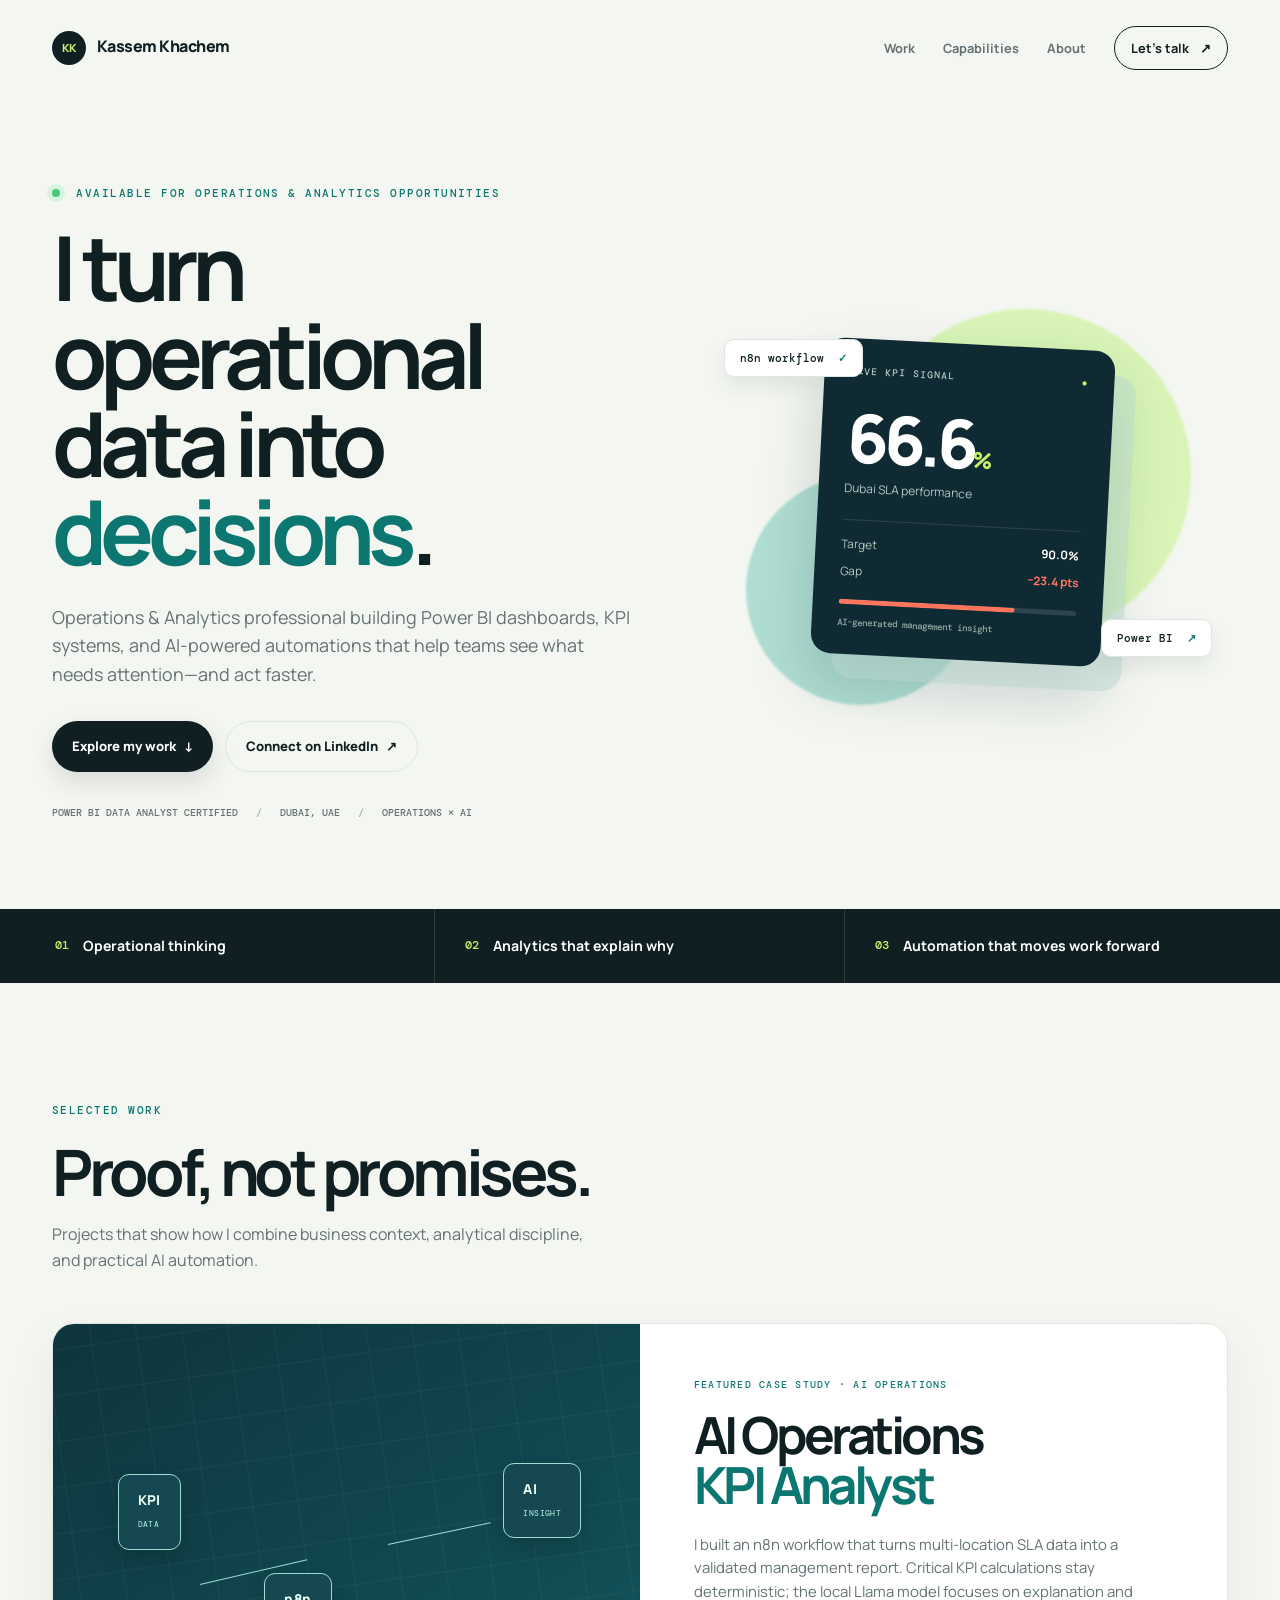
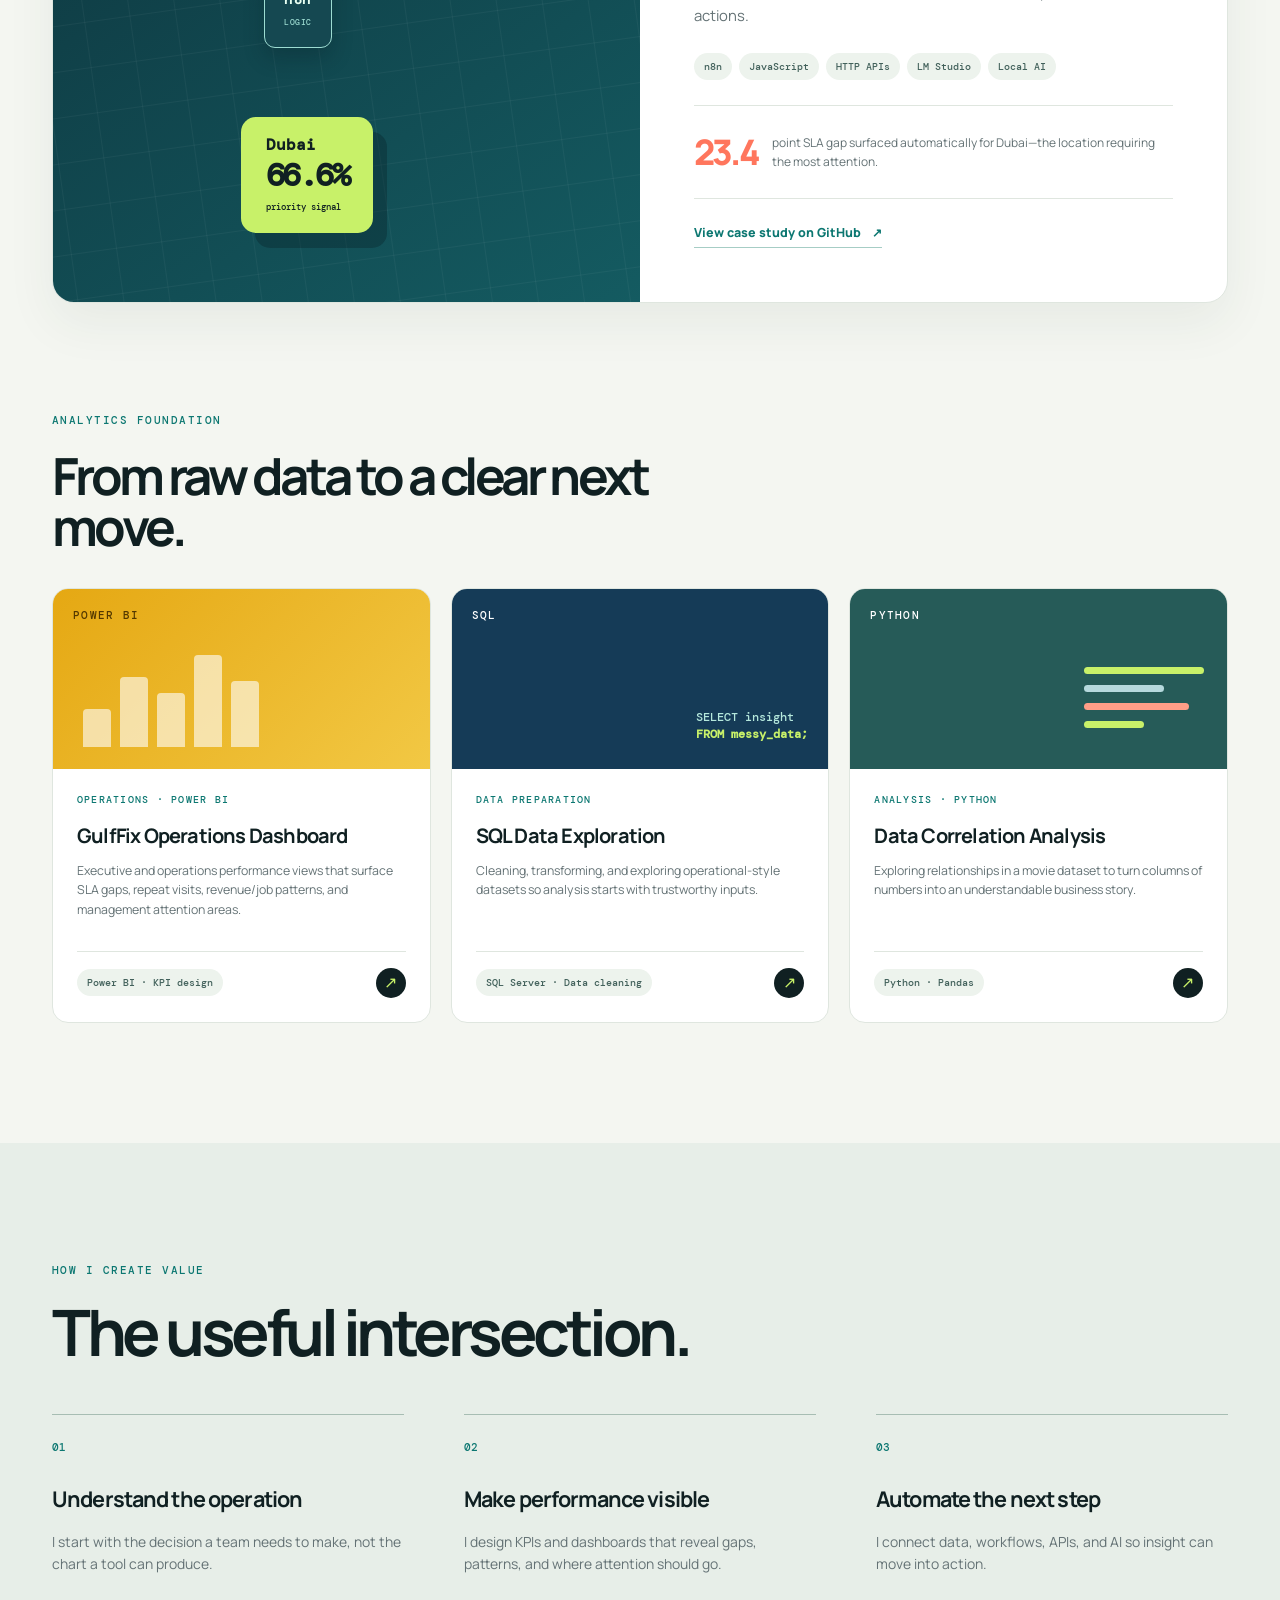
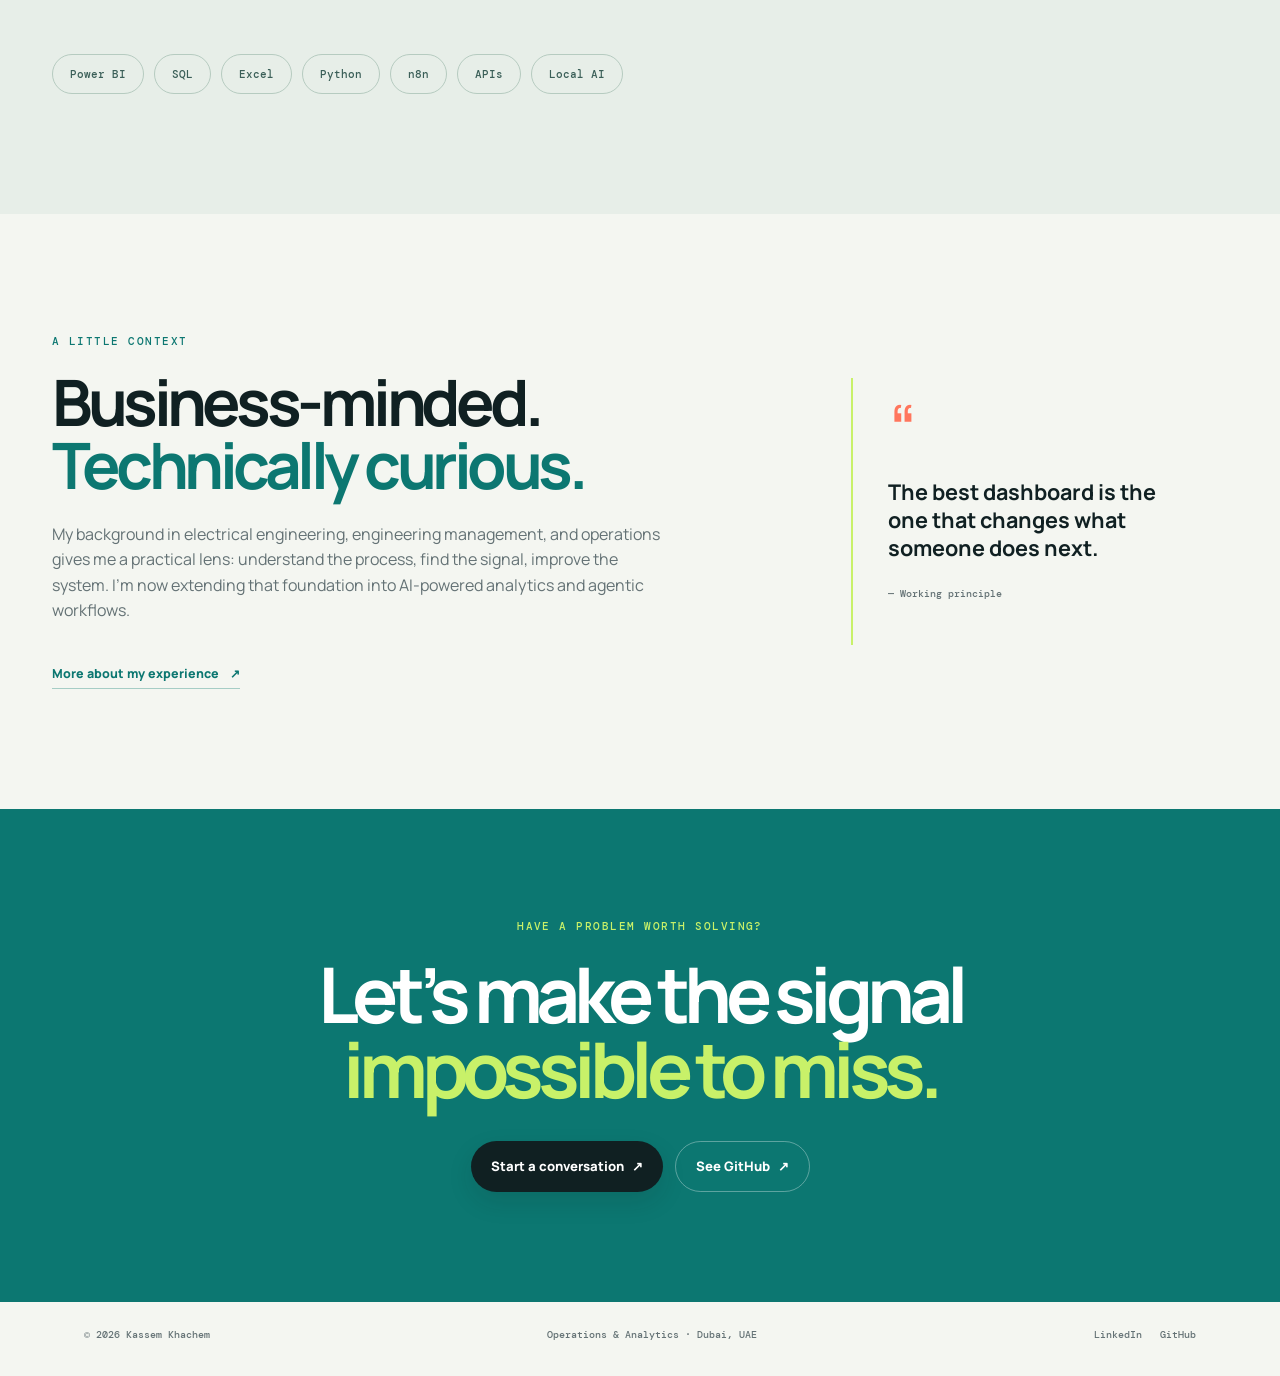
==== index.html @ ec8390c0 "Redesign portfolio for recruiter impact" ====
<!doctype html>
<html lang="en">
<head>
  <meta charset="utf-8">
  <meta name="viewport" content="width=device-width, initial-scale=1">
  <meta name="description" content="Kassem Khachem — Operations & Analytics professional building AI-powered KPI workflows, dashboards, and automation systems.">
  <title>Kassem Khachem | Operations & Analytics + AI Automation</title>
  <link rel="preconnect" href="https://fonts.googleapis.com">
  <link rel="preconnect" href="https://fonts.gstatic.com" crossorigin>
  <link href="https://fonts.googleapis.com/css2?family=DM+Mono:wght@400;500&family=Manrope:wght@400;500;600;700;800&display=swap" rel="stylesheet">
  <link rel="stylesheet" href="assets/css/portfolio.css">
</head>
<body>
  <div class="site-shell">
    <header class="topbar"><a class="brand" href="#top"><span>KK</span> Kassem Khachem</a><nav aria-label="Primary navigation"><a href="#work">Work</a><a href="#capabilities">Capabilities</a><a href="#about">About</a><a class="nav-cta" href="https://www.linkedin.com/in/khachem/" target="_blank" rel="noreferrer">Let's talk <span>↗</span></a></nav></header>
    <main id="top">
      <section class="hero" aria-labelledby="hero-title"><div class="hero-copy"><p class="eyebrow"><span class="status-dot"></span> Available for Operations & Analytics opportunities</p><h1 id="hero-title">I turn operational data into <em>decisions</em>.</h1><p class="hero-lede">Operations & Analytics professional building Power BI dashboards, KPI systems, and AI-powered automations that help teams see what needs attention—and act faster.</p><div class="hero-actions"><a class="button button-primary" href="#work">Explore my work <span>↓</span></a><a class="button button-ghost" href="https://www.linkedin.com/in/khachem/" target="_blank" rel="noreferrer">Connect on LinkedIn <span>↗</span></a></div><div class="hero-proof"><span>Power BI Data Analyst certified</span><span>Dubai, UAE</span><span>Operations × AI</span></div></div><div class="hero-visual" aria-label="AI operations workflow preview"><div class="orb orb-one"></div><div class="orb orb-two"></div><div class="signal-card"><div class="signal-top"><span class="mini-label">LIVE KPI SIGNAL</span><span class="pulse">●</span></div><div class="signal-value">66.6<span>%</span></div><div class="signal-label">Dubai SLA performance</div><div class="signal-divider"></div><div class="signal-row"><span>Target</span><strong>90.0%</strong></div><div class="signal-row"><span>Gap</span><strong class="warning">−23.4 pts</strong></div><div class="signal-bar"><i></i></div><div class="signal-caption">AI-generated management insight</div></div><div class="float-chip chip-one">n8n workflow <b>✓</b></div><div class="float-chip chip-two">Power BI <b>↗</b></div></div></section>
      <section class="proof-strip" aria-label="Key strengths"><div><strong>01</strong><span>Operational thinking</span></div><div><strong>02</strong><span>Analytics that explain why</span></div><div><strong>03</strong><span>Automation that moves work forward</span></div></section>
      <section id="work" class="section work-section" aria-labelledby="work-title"><div class="section-heading"><p class="eyebrow">Selected work</p><h2 id="work-title">Proof, not promises.</h2><p>Projects that show how I combine business context, analytical discipline, and practical AI automation.</p></div>
        <article class="featured-project"><div class="featured-image workflow-art" aria-hidden="true"><div class="flow-node node-a">KPI<br><small>DATA</small></div><div class="flow-line line-a"></div><div class="flow-node node-b">n8n<br><small>LOGIC</small></div><div class="flow-line line-b"></div><div class="flow-node node-c">AI<br><small>INSIGHT</small></div><div class="flow-result">Dubai<br><b>66.6%</b><small>priority signal</small></div></div><div class="featured-copy"><p class="project-kicker">Featured case study · AI Operations</p><h3>AI Operations<br><em>KPI Analyst</em></h3><p>I built an n8n workflow that turns multi-location SLA data into a validated management report. Critical KPI calculations stay deterministic; the local Llama model focuses on explanation and actions.</p><div class="tag-list"><span>n8n</span><span>JavaScript</span><span>HTTP APIs</span><span>LM Studio</span><span>Local AI</span></div><div class="project-result"><span class="result-number">23.4</span><span>point SLA gap surfaced automatically for Dubai—the location requiring the most attention.</span></div><a class="text-link" href="https://github.com/kassoom/ai-operations-kpi-analyst" target="_blank" rel="noreferrer">View case study on GitHub <span>↗</span></a></div></article>
        <div class="section-heading compact-heading"><p class="eyebrow">Analytics foundation</p><h2>From raw data to a clear next move.</h2></div><div class="project-grid">
          <article class="project-card"><div class="project-image powerbi-art"><span>POWER BI</span><div class="bars"><i></i><i></i><i></i><i></i><i></i></div></div><div class="card-body"><p class="project-kicker">Operations · Power BI</p><h3>GulfFix Operations Dashboard</h3><p>Executive and operations performance views that surface SLA gaps, repeat visits, revenue/job patterns, and management attention areas.</p><div class="card-bottom"><span class="tag">Power BI · KPI design</span><a href="https://github.com/kassoom/ai-operations-kpi-analyst" target="_blank" rel="noreferrer" aria-label="View GulfFix project">↗</a></div></div></article>
          <article class="project-card"><div class="project-image sql-art"><span>SQL</span><div class="query-line">SELECT insight<br><b>FROM messy_data;</b></div></div><div class="card-body"><p class="project-kicker">Data preparation</p><h3>SQL Data Exploration</h3><p>Cleaning, transforming, and exploring operational-style datasets so analysis starts with trustworthy inputs.</p><div class="card-bottom"><span class="tag">SQL Server · Data cleaning</span><a href="https://github.com/kassoom/PortfolioProjects" target="_blank" rel="noreferrer" aria-label="View SQL projects">↗</a></div></div></article>
          <article class="project-card"><div class="project-image python-art"><span>PYTHON</span><div class="code-lines"><i></i><i></i><i></i><i></i></div></div><div class="card-body"><p class="project-kicker">Analysis · Python</p><h3>Data Correlation Analysis</h3><p>Exploring relationships in a movie dataset to turn columns of numbers into an understandable business story.</p><div class="card-bottom"><span class="tag">Python · Pandas</span><a href="https://github.com/kassoom/PortfolioProjects" target="_blank" rel="noreferrer" aria-label="View Python projects">↗</a></div></div></article>
        </div>
      </section>
      <section id="capabilities" class="section capabilities-section" aria-labelledby="capabilities-title"><div class="section-heading"><p class="eyebrow">How I create value</p><h2 id="capabilities-title">The useful intersection.</h2></div><div class="capability-grid"><div class="capability"><span class="cap-number">01</span><h3>Understand the operation</h3><p>I start with the decision a team needs to make, not the chart a tool can produce.</p></div><div class="capability"><span class="cap-number">02</span><h3>Make performance visible</h3><p>I design KPIs and dashboards that reveal gaps, patterns, and where attention should go.</p></div><div class="capability"><span class="cap-number">03</span><h3>Automate the next step</h3><p>I connect data, workflows, APIs, and AI so insight can move into action.</p></div></div><div class="stack-row"><span>Power BI</span><span>SQL</span><span>Excel</span><span>Python</span><span>n8n</span><span>APIs</span><span>Local AI</span></div></section>
      <section id="about" class="section about-section"><div class="about-card"><p class="eyebrow">A little context</p><h2>Business-minded.<br><em>Technically curious.</em></h2><p>My background in electrical engineering, engineering management, and operations gives me a practical lens: understand the process, find the signal, improve the system. I’m now extending that foundation into AI-powered analytics and agentic workflows.</p><a class="text-link" href="https://www.linkedin.com/in/khachem/" target="_blank" rel="noreferrer">More about my experience <span>↗</span></a></div><div class="about-aside"><div class="quote-mark">“</div><blockquote>The best dashboard is the one that changes what someone does next.</blockquote><p>— Working principle</p></div></section>
      <section class="contact-section"><p class="eyebrow">Have a problem worth solving?</p><h2>Let’s make the signal<br><em>impossible to miss.</em></h2><div class="hero-actions"><a class="button button-primary" href="https://www.linkedin.com/in/khachem/" target="_blank" rel="noreferrer">Start a conversation <span>↗</span></a><a class="button button-ghost light-button" href="https://github.com/kassoom" target="_blank" rel="noreferrer">See GitHub <span>↗</span></a></div></section>
    </main><footer><span>© 2026 Kassem Khachem</span><span>Operations & Analytics · Dubai, UAE</span><div><a href="https://www.linkedin.com/in/khachem/" target="_blank" rel="noreferrer">LinkedIn</a><a href="https://github.com/kassoom" target="_blank" rel="noreferrer">GitHub</a></div></footer>
  </div>
</body>
</html>
---- assets/css/portfolio.css ----
:root{--ink:#102022;--muted:#647275;--paper:#f4f6f1;--card:#fff;--line:#dfe6df;--mint:#c8f169;--teal:#0c7771;--coral:#ff765d;--navy:#102a33}*{box-sizing:border-box}html{scroll-behavior:smooth}body{margin:0;background:var(--paper);color:var(--ink);font-family:Manrope,Arial,sans-serif;line-height:1.6}a{color:inherit;text-decoration:none}.site-shell{overflow:hidden}.topbar{max-width:1240px;margin:auto;padding:26px 32px;display:flex;align-items:center;justify-content:space-between}.brand{font-weight:800;letter-spacing:-.03em}.brand span{display:inline-grid;place-items:center;width:34px;height:34px;margin-right:8px;background:var(--ink);color:var(--mint);border-radius:50%;font-size:.7rem;letter-spacing:0}.topbar nav{display:flex;align-items:center;gap:28px;font-size:.8rem;font-weight:700}.topbar nav>a:not(.nav-cta){color:var(--muted)}.nav-cta{padding:11px 16px;border:1px solid var(--ink);border-radius:999px}.nav-cta span,.button span,.text-link span{margin-left:8px}.hero{max-width:1240px;margin:auto;min-height:640px;padding:90px 32px;display:grid;grid-template-columns:1.05fr .95fr;gap:60px;align-items:center}.eyebrow{font-family:"DM Mono",monospace;text-transform:uppercase;font-size:.66rem;letter-spacing:.14em;color:var(--teal);font-weight:500;margin:0 0 20px}.status-dot{display:inline-block;width:8px;height:8px;border-radius:50%;background:#4bc778;margin-right:8px;box-shadow:0 0 0 5px #d8f3dd}.hero h1{font-size:clamp(3.2rem,7vw,6.4rem);line-height:.98;letter-spacing:-.075em;margin:0 0 28px;max-width:760px}.hero h1 em,.section h2 em{font-style:normal;color:var(--teal)}.hero-lede{color:var(--muted);font-size:1.12rem;max-width:630px;margin:0 0 32px}.hero-actions{display:flex;flex-wrap:wrap;gap:12px}.button{display:inline-flex;align-items:center;padding:14px 20px;border-radius:999px;font-weight:800;font-size:.82rem;transition:transform .2s,box-shadow .2s}.button:hover{transform:translateY(-3px)}.button-primary{background:var(--ink);color:#fff;box-shadow:0 10px 24px #10202220}.button-ghost{border:1px solid var(--line);background:transparent}.hero-proof{display:flex;gap:18px;flex-wrap:wrap;margin-top:34px;color:var(--muted);font:500 .65rem "DM Mono",monospace;text-transform:uppercase}.hero-proof span+span:before{content:"/";margin-right:18px;color:#a4b0ae}.hero-visual{min-height:430px;position:relative;display:grid;place-items:center}.orb{position:absolute;border-radius:50%;filter:blur(1px)}.orb-one{width:330px;height:330px;background:#d8f4b6;right:7%;top:5%}.orb-two{width:230px;height:230px;background:#b8e7df;left:9%;bottom:3%;mix-blend-mode:multiply}.signal-card{position:relative;z-index:1;width:290px;padding:26px;border-radius:20px;background:var(--navy);color:white;box-shadow:22px 24px 0 #b9d7cf80,0 30px 60px #12384435;transform:rotate(3deg)}.signal-top{display:flex;justify-content:space-between;color:#b0c9c2;font:500 .61rem "DM Mono",monospace;letter-spacing:.1em}.pulse{color:var(--mint)}.signal-value{font-size:4.2rem;line-height:1;font-weight:800;letter-spacing:-.08em;margin-top:26px}.signal-value span{font-size:1.4rem;color:var(--mint);letter-spacing:0}.signal-label{color:#b0c9c2;font-size:.75rem;margin-top:8px}.signal-divider{border-top:1px solid #ffffff1f;margin:22px 0 15px}.signal-row{display:flex;justify-content:space-between;color:#b0c9c2;font-size:.74rem;margin:8px 0}.signal-row strong{color:white}.signal-row .warning{color:var(--coral)}.signal-bar{height:5px;border-radius:5px;background:#ffffff20;margin:18px 0 12px;overflow:hidden}.signal-bar i{display:block;width:74%;height:100%;background:var(--coral);border-radius:5px}.signal-caption{font:500 .58rem "DM Mono",monospace;color:#91aaa4}.float-chip{position:absolute;z-index:2;background:#fff;border:1px solid var(--line);padding:11px 15px;border-radius:10px;box-shadow:0 10px 20px #183c3715;font:500 .67rem "DM Mono",monospace}.float-chip b{color:var(--teal);margin-left:7px}.chip-one{top:12%;left:5%}.chip-two{right:3%;bottom:14%}.proof-strip{background:var(--ink);color:#fff;display:flex;justify-content:center;gap:0}.proof-strip div{width:33.33%;max-width:410px;padding:26px 30px;display:flex;gap:14px;align-items:center;border-right:1px solid #ffffff20}.proof-strip div:last-child{border:0}.proof-strip strong{color:var(--mint);font:500 .72rem "DM Mono",monospace}.proof-strip span{font-size:.88rem;font-weight:700}.section{max-width:1240px;margin:auto;padding:120px 32px}.section-heading{max-width:670px;margin-bottom:50px}.section-heading h2{font-size:clamp(2.4rem,5vw,4.5rem);line-height:1;letter-spacing:-.07em;margin:0 0 18px}.section-heading>p:last-child{color:var(--muted);font-size:1rem;max-width:560px}.featured-project{display:grid;grid-template-columns:1fr 1fr;background:var(--card);border:1px solid var(--line);border-radius:22px;overflow:hidden;box-shadow:0 20px 50px #183c3710}.featured-image{min-height:460px}.workflow-art{position:relative;background:linear-gradient(145deg,#0e343d,#145b61);overflow:hidden}.workflow-art:before{content:"";position:absolute;inset:0;background:linear-gradient(90deg,#ffffff0b 1px,transparent 1px),linear-gradient(#ffffff0b 1px,transparent 1px);background-size:38px 38px;transform:rotate(-8deg) scale(1.2)}.flow-node{position:absolute;z-index:1;border:1px solid #9ddcd2;background:#154851;color:#e7fff2;border-radius:11px;padding:15px 19px;font-weight:800;font-size:.85rem;letter-spacing:.03em;box-shadow:0 10px 20px #061d2440}.flow-node small{font:500 .5rem "DM Mono",monospace;color:#9ddcd2}.node-a{top:26%;left:11%}.node-b{top:43%;left:36%}.node-c{top:24%;right:10%}.flow-line{height:1px;background:#9ddcd2;position:absolute;transform-origin:left;z-index:1}.line-a{width:110px;top:45%;left:25%;transform:rotate(-13deg)}.line-b{width:105px;top:38%;left:57%;transform:rotate(-12deg)}.flow-result{position:absolute;z-index:1;bottom:12%;left:32%;padding:18px 25px;border-radius:15px;background:var(--mint);color:var(--ink);font:700 1rem "DM Mono",monospace;line-height:1.25;box-shadow:14px 15px 0 #071e2455}.flow-result b{font-size:2rem;display:block;letter-spacing:-.08em}.flow-result small{font-size:.54rem;font-weight:500}.featured-copy{padding:54px}.project-kicker{color:var(--teal);font:500 .65rem "DM Mono",monospace;text-transform:uppercase;letter-spacing:.12em;margin:0 0 18px}.featured-copy h3{font-size:clamp(2rem,4vw,3.5rem);line-height:.98;letter-spacing:-.07em;margin:0 0 23px}.featured-copy h3 em{color:var(--teal);font-style:normal}.featured-copy>p:not(.project-kicker){color:var(--muted);font-size:.93rem}.tag-list{display:flex;flex-wrap:wrap;gap:7px;margin:25px 0}.tag,.tag-list span{padding:7px 10px;background:#edf3ed;border-radius:999px;color:#42615b;font:500 .6rem "DM Mono",monospace}.project-result{display:flex;align-items:center;gap:14px;padding:18px 0;border-top:1px solid var(--line);border-bottom:1px solid var(--line);font-size:.75rem;color:var(--muted)}.result-number{color:var(--coral);font-size:2.2rem;font-weight:800;letter-spacing:-.08em}.text-link{display:inline-block;margin-top:24px;color:var(--teal);font-size:.78rem;font-weight:800;border-bottom:1px solid #a6cdc5;padding-bottom:4px}.compact-heading{margin-top:110px;margin-bottom:36px}.compact-heading h2{font-size:clamp(2rem,4vw,3.3rem)}.project-grid{display:grid;grid-template-columns:repeat(3,1fr);gap:20px}.project-card{background:var(--card);border:1px solid var(--line);border-radius:16px;overflow:hidden;transition:transform .25s,box-shadow .25s}.project-card:hover{transform:translateY(-8px);box-shadow:0 18px 35px #183c3718}.project-image{height:180px;position:relative;padding:20px;color:#fff;font:500 .66rem "DM Mono",monospace;overflow:hidden}.powerbi-art{background:linear-gradient(135deg,#e5a813,#f2c844);color:#533800}.project-image>span{position:relative;z-index:1;letter-spacing:.12em}.bars{position:absolute;bottom:22px;left:30px;display:flex;align-items:end;gap:9px}.bars i{display:block;width:28px;background:#fff9;border-radius:4px 4px 0 0}.bars i:nth-child(1){height:38px}.bars i:nth-child(2){height:70px}.bars i:nth-child(3){height:54px}.bars i:nth-child(4){height:92px}.bars i:nth-child(5){height:66px}.sql-art{background:#153b57}.query-line{position:absolute;right:20px;bottom:26px;color:#b5e8dc;font:500 .72rem "DM Mono",monospace;line-height:1.5}.query-line b{color:var(--mint)}.python-art{background:#265b58}.code-lines{position:absolute;right:23px;bottom:30px}.code-lines i{display:block;width:120px;height:7px;border-radius:4px;background:#c8f169;margin:11px 0}.code-lines i:nth-child(2){width:80px;background:#b6d9dd}.code-lines i:nth-child(3){width:105px;background:#ff9e87}.code-lines i:nth-child(4){width:60px;background:#c8f169}.card-body{padding:24px}.card-body h3{font-size:1.25rem;line-height:1.2;letter-spacing:-.04em;margin:0 0 12px}.card-body p:not(.project-kicker){color:var(--muted);font-size:.77rem;min-height:78px}.card-bottom{display:flex;align-items:center;justify-content:space-between;border-top:1px solid var(--line);padding-top:16px}.card-bottom>a{display:grid;place-items:center;width:30px;height:30px;border-radius:50%;background:var(--ink);color:var(--mint)}.capabilities-section{max-width:none;background:#e7eee8}.capabilities-section>.section-heading,.capability-grid,.stack-row{max-width:1176px;margin-left:auto;margin-right:auto}.capability-grid{display:grid;grid-template-columns:repeat(3,1fr);gap:60px}.capability{border-top:1px solid #a7bdb3;padding-top:18px}.cap-number{font:500 .7rem "DM Mono",monospace;color:var(--teal)}.capability h3{font-size:1.35rem;letter-spacing:-.04em;margin:24px 0 12px}.capability p{color:var(--muted);font-size:.87rem}.stack-row{display:flex;flex-wrap:wrap;gap:10px;margin-top:65px}.stack-row span{padding:12px 17px;border:1px solid #b6cbc0;border-radius:999px;font:500 .68rem "DM Mono",monospace;color:#3b5f58}.about-section{display:grid;grid-template-columns:1.3fr .7fr;gap:100px;align-items:center}.about-card h2{font-size:clamp(2.5rem,5vw,4.5rem);line-height:.98;letter-spacing:-.07em;margin:0 0 25px}.about-card>p:not(.eyebrow){max-width:610px;color:var(--muted);font-size:1rem}.about-aside{padding:35px;border-left:2px solid var(--mint)}.quote-mark{font-size:5rem;line-height:.5;color:var(--coral)}blockquote{font-size:1.35rem;line-height:1.3;font-weight:700;margin:25px 0}.about-aside p{font:500 .65rem "DM Mono",monospace;color:var(--muted)}.contact-section{background:var(--teal);color:white;padding:110px 32px;text-align:center}.contact-section .eyebrow{color:var(--mint)}.contact-section h2{font-size:clamp(2.8rem,6vw,5.5rem);line-height:.98;letter-spacing:-.08em;margin:0 0 35px}.contact-section h2 em{color:var(--mint);font-style:normal}.contact-section .hero-actions{justify-content:center}.contact-section .button-ghost{border-color:#ffffff55;color:white}.light-button:hover{background:#ffffff;color:var(--ink)}footer{max-width:1176px;margin:auto;padding:26px 32px 35px;display:flex;justify-content:space-between;align-items:center;color:var(--muted);font:500 .63rem "DM Mono",monospace}footer div{display:flex;gap:18px}footer a:hover{color:var(--teal)}
@media(max-width:900px){.topbar{padding:20px}.topbar nav>a:not(.nav-cta){display:none}.hero{grid-template-columns:1fr;padding:70px 24px 80px;gap:30px}.hero-visual{min-height:390px}.proof-strip{display:block}.proof-strip div{width:100%;max-width:none;border-right:0;border-bottom:1px solid #ffffff20;padding:18px 24px}.section{padding:80px 24px}.featured-project{grid-template-columns:1fr}.featured-image{min-height:360px}.featured-copy{padding:35px 28px}.project-grid,.capability-grid{grid-template-columns:1fr}.project-card{display:grid;grid-template-columns:.85fr 1.15fr}.project-image{height:100%}.card-body p:not(.project-kicker){min-height:0}.about-section{grid-template-columns:1fr;gap:45px}.about-aside{max-width:450px}footer{padding:24px;display:block}footer div{margin-top:14px}}
@media(max-width:560px){.brand{font-size:.82rem}.hero{padding-top:50px}.hero h1{font-size:3.2rem}.hero-lede{font-size:.95rem}.hero-proof{display:block;line-height:2}.hero-proof span{display:block}.hero-proof span+span:before{display:none}.signal-card{width:260px}.chip-one{left:0}.chip-two{right:0}.project-card{display:block}.project-image{height:160px}.featured-image{min-height:330px}.flow-result{left:25%;bottom:9%}.section-heading{margin-bottom:35px}}
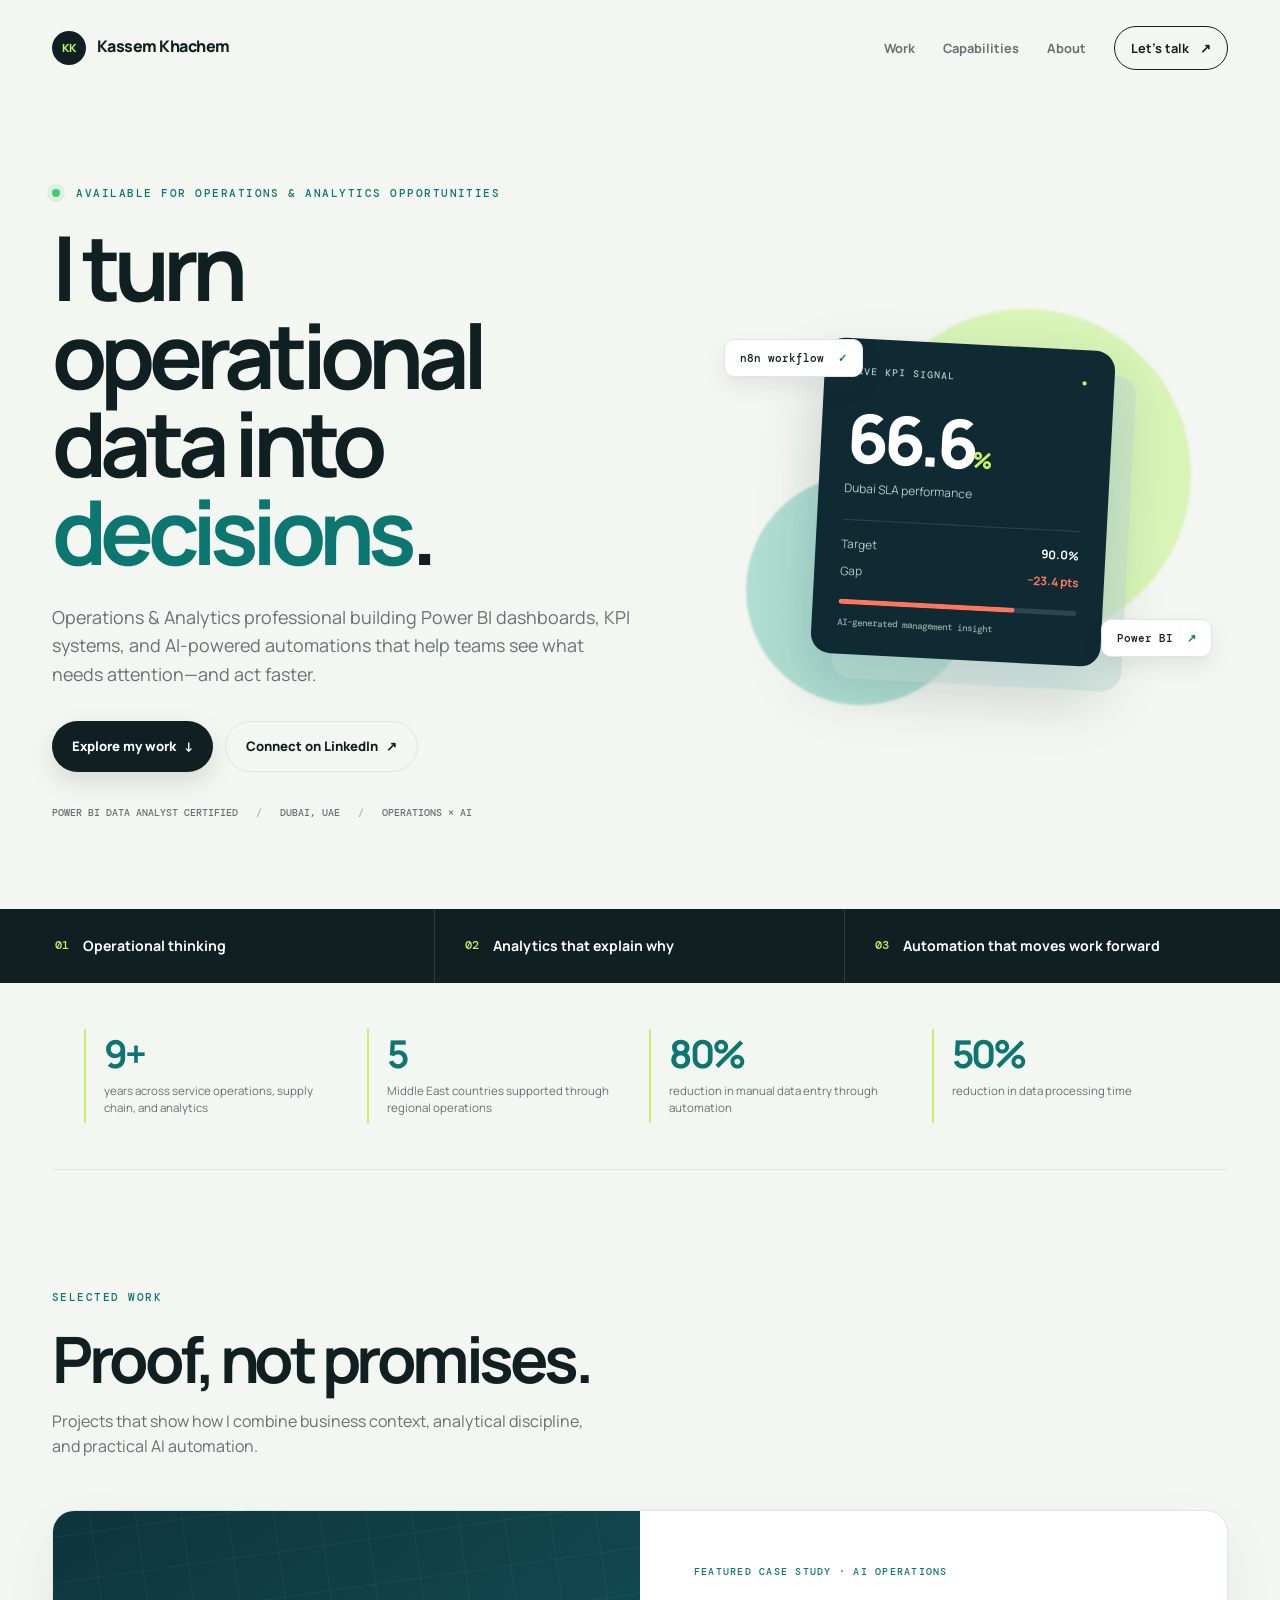
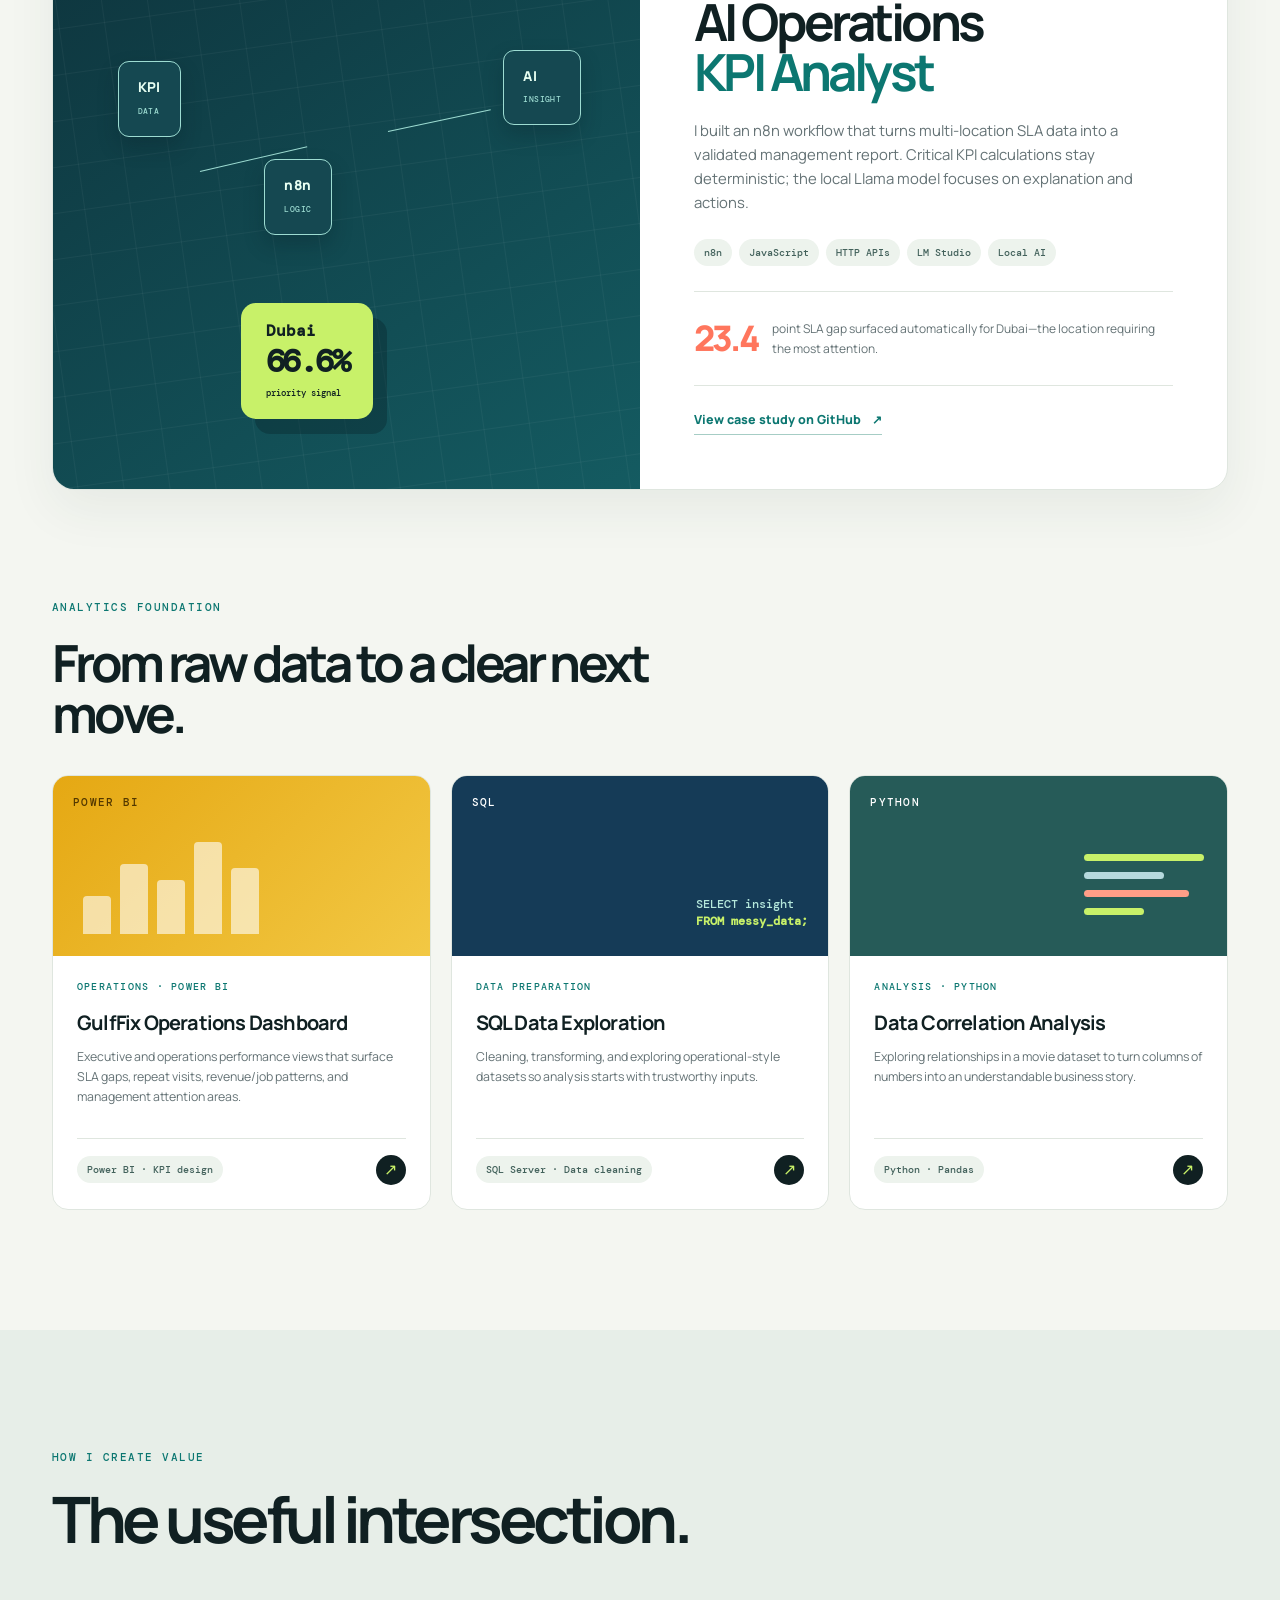
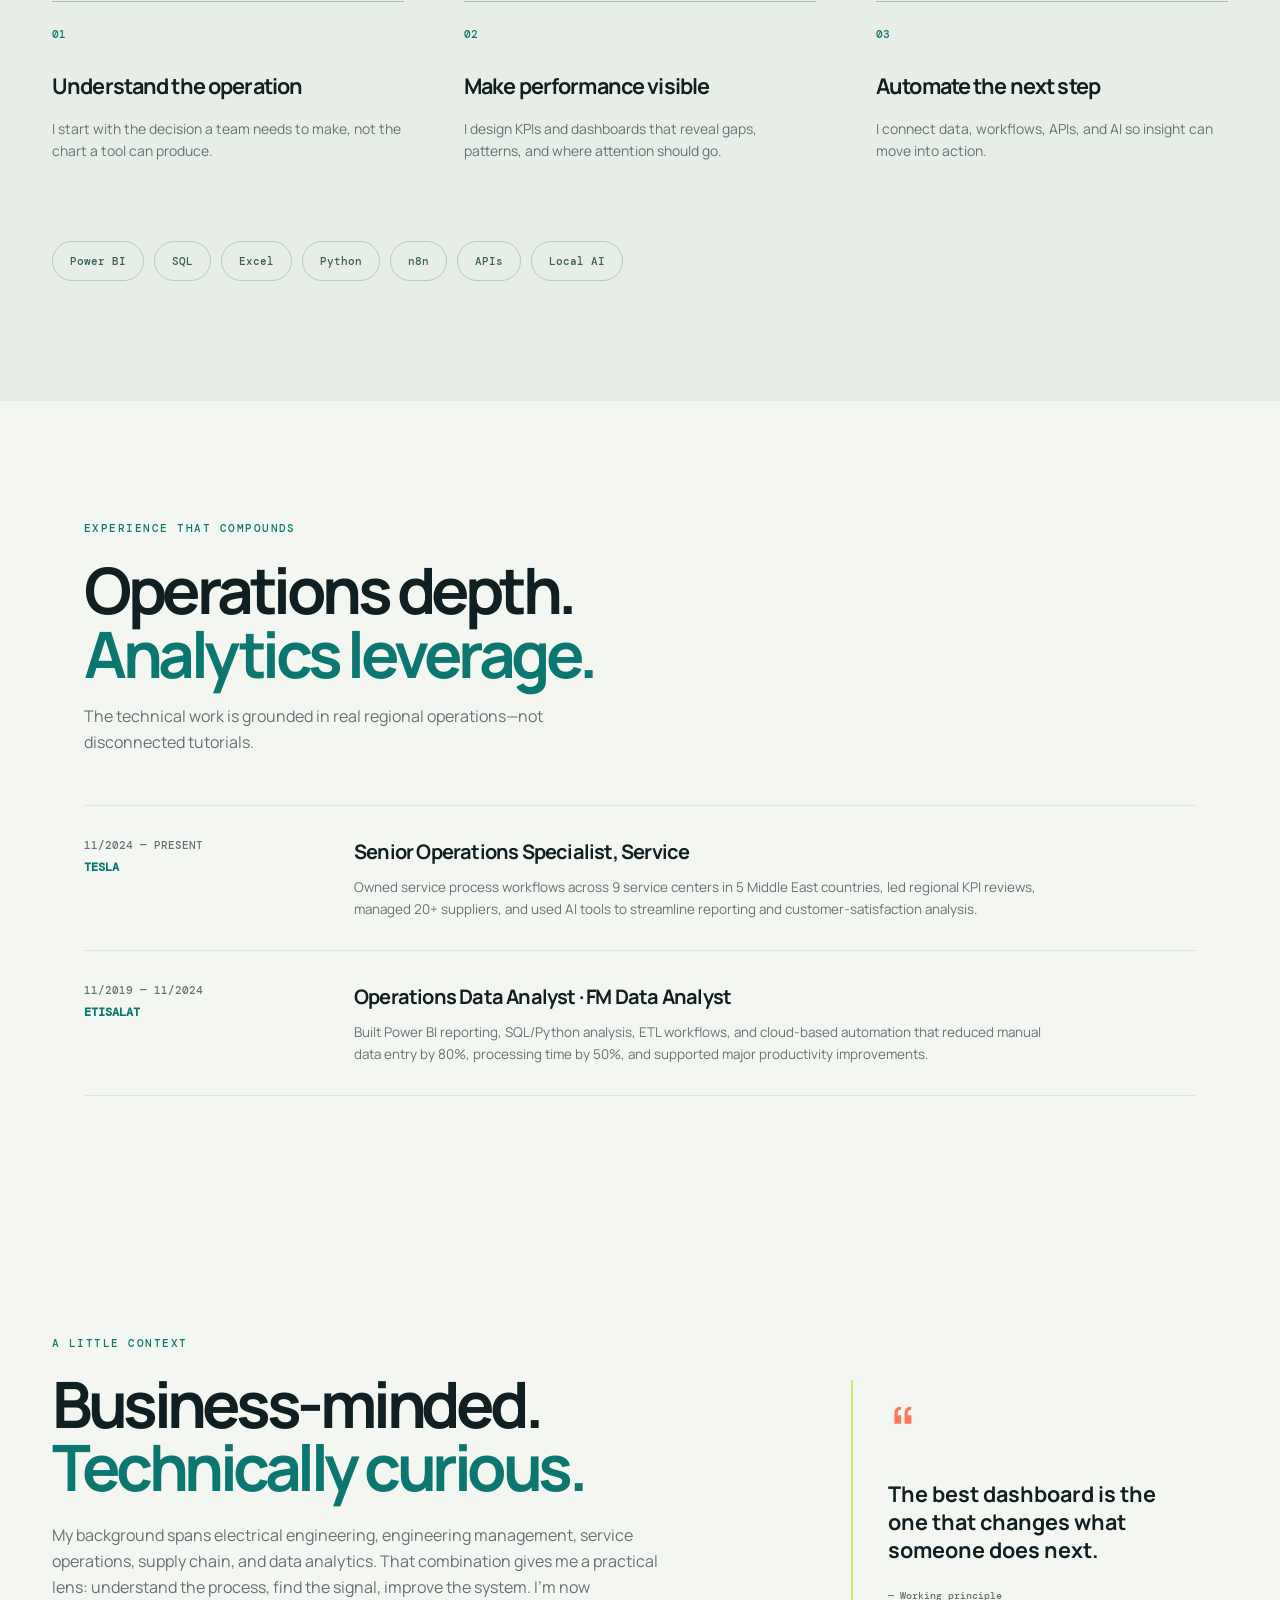
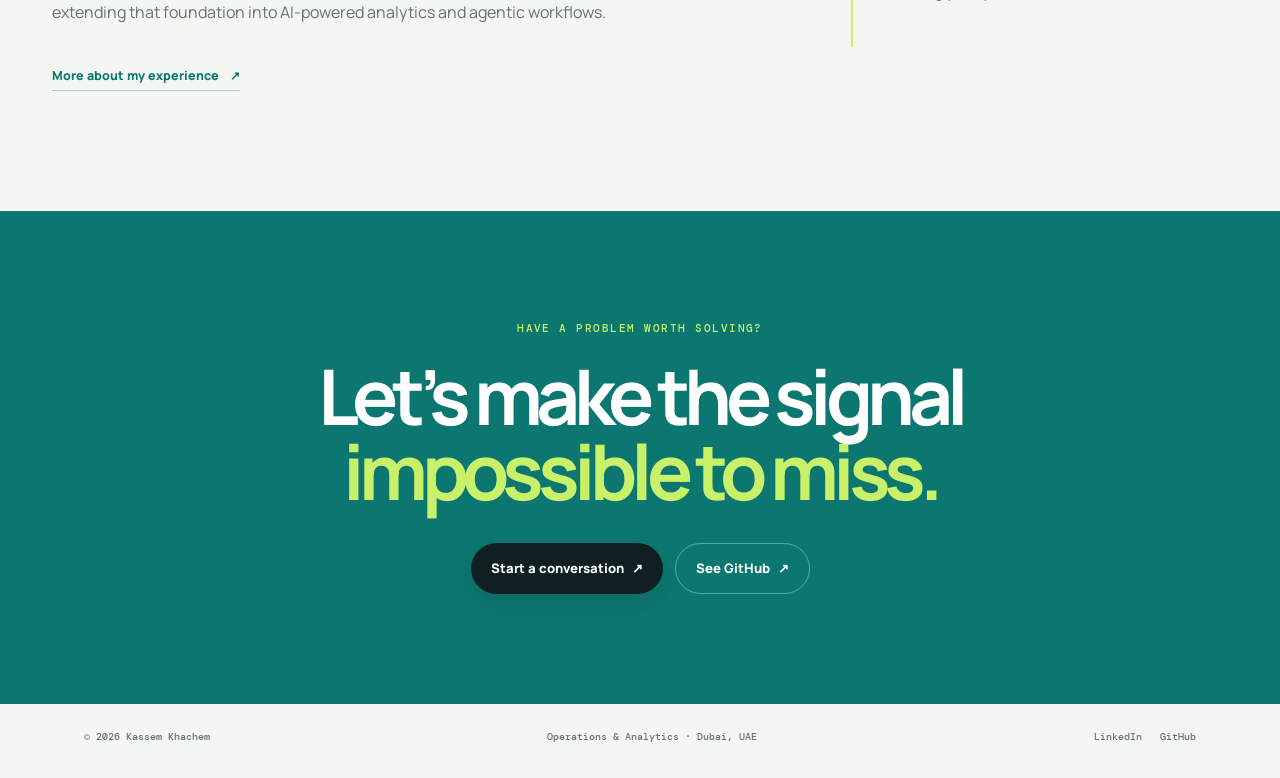
==== commit cabf49d1: "Redesign portfolio for recruiter impact" ====
--- a/index.html
+++ b/index.html
@@ -9,6 +9,7 @@
   <link rel="preconnect" href="https://fonts.gstatic.com" crossorigin>
   <link href="https://fonts.googleapis.com/css2?family=DM+Mono:wght@400;500&family=Manrope:wght@400;500;600;700;800&display=swap" rel="stylesheet">
   <link rel="stylesheet" href="assets/css/portfolio.css">
+  <link rel="stylesheet" href="assets/css/portfolio-enhancements.css">
 </head>
 <body>
   <div class="site-shell">
@@ -16,6 +17,7 @@
     <main id="top">
       <section class="hero" aria-labelledby="hero-title"><div class="hero-copy"><p class="eyebrow"><span class="status-dot"></span> Available for Operations & Analytics opportunities</p><h1 id="hero-title">I turn operational data into <em>decisions</em>.</h1><p class="hero-lede">Operations & Analytics professional building Power BI dashboards, KPI systems, and AI-powered automations that help teams see what needs attention—and act faster.</p><div class="hero-actions"><a class="button button-primary" href="#work">Explore my work <span>↓</span></a><a class="button button-ghost" href="https://www.linkedin.com/in/khachem/" target="_blank" rel="noreferrer">Connect on LinkedIn <span>↗</span></a></div><div class="hero-proof"><span>Power BI Data Analyst certified</span><span>Dubai, UAE</span><span>Operations × AI</span></div></div><div class="hero-visual" aria-label="AI operations workflow preview"><div class="orb orb-one"></div><div class="orb orb-two"></div><div class="signal-card"><div class="signal-top"><span class="mini-label">LIVE KPI SIGNAL</span><span class="pulse">●</span></div><div class="signal-value">66.6<span>%</span></div><div class="signal-label">Dubai SLA performance</div><div class="signal-divider"></div><div class="signal-row"><span>Target</span><strong>90.0%</strong></div><div class="signal-row"><span>Gap</span><strong class="warning">−23.4 pts</strong></div><div class="signal-bar"><i></i></div><div class="signal-caption">AI-generated management insight</div></div><div class="float-chip chip-one">n8n workflow <b>✓</b></div><div class="float-chip chip-two">Power BI <b>↗</b></div></div></section>
       <section class="proof-strip" aria-label="Key strengths"><div><strong>01</strong><span>Operational thinking</span></div><div><strong>02</strong><span>Analytics that explain why</span></div><div><strong>03</strong><span>Automation that moves work forward</span></div></section>
+      <section class="impact-strip" aria-label="Career impact"><div><strong>9+</strong><span>years across service operations, supply chain, and analytics</span></div><div><strong>5</strong><span>Middle East countries supported through regional operations</span></div><div><strong>80%</strong><span>reduction in manual data entry through automation</span></div><div><strong>50%</strong><span>reduction in data processing time</span></div></section>
       <section id="work" class="section work-section" aria-labelledby="work-title"><div class="section-heading"><p class="eyebrow">Selected work</p><h2 id="work-title">Proof, not promises.</h2><p>Projects that show how I combine business context, analytical discipline, and practical AI automation.</p></div>
         <article class="featured-project"><div class="featured-image workflow-art" aria-hidden="true"><div class="flow-node node-a">KPI<br><small>DATA</small></div><div class="flow-line line-a"></div><div class="flow-node node-b">n8n<br><small>LOGIC</small></div><div class="flow-line line-b"></div><div class="flow-node node-c">AI<br><small>INSIGHT</small></div><div class="flow-result">Dubai<br><b>66.6%</b><small>priority signal</small></div></div><div class="featured-copy"><p class="project-kicker">Featured case study · AI Operations</p><h3>AI Operations<br><em>KPI Analyst</em></h3><p>I built an n8n workflow that turns multi-location SLA data into a validated management report. Critical KPI calculations stay deterministic; the local Llama model focuses on explanation and actions.</p><div class="tag-list"><span>n8n</span><span>JavaScript</span><span>HTTP APIs</span><span>LM Studio</span><span>Local AI</span></div><div class="project-result"><span class="result-number">23.4</span><span>point SLA gap surfaced automatically for Dubai—the location requiring the most attention.</span></div><a class="text-link" href="https://github.com/kassoom/ai-operations-kpi-analyst" target="_blank" rel="noreferrer">View case study on GitHub <span>↗</span></a></div></article>
         <div class="section-heading compact-heading"><p class="eyebrow">Analytics foundation</p><h2>From raw data to a clear next move.</h2></div><div class="project-grid">
@@ -25,7 +27,8 @@
         </div>
       </section>
       <section id="capabilities" class="section capabilities-section" aria-labelledby="capabilities-title"><div class="section-heading"><p class="eyebrow">How I create value</p><h2 id="capabilities-title">The useful intersection.</h2></div><div class="capability-grid"><div class="capability"><span class="cap-number">01</span><h3>Understand the operation</h3><p>I start with the decision a team needs to make, not the chart a tool can produce.</p></div><div class="capability"><span class="cap-number">02</span><h3>Make performance visible</h3><p>I design KPIs and dashboards that reveal gaps, patterns, and where attention should go.</p></div><div class="capability"><span class="cap-number">03</span><h3>Automate the next step</h3><p>I connect data, workflows, APIs, and AI so insight can move into action.</p></div></div><div class="stack-row"><span>Power BI</span><span>SQL</span><span>Excel</span><span>Python</span><span>n8n</span><span>APIs</span><span>Local AI</span></div></section>
-      <section id="about" class="section about-section"><div class="about-card"><p class="eyebrow">A little context</p><h2>Business-minded.<br><em>Technically curious.</em></h2><p>My background in electrical engineering, engineering management, and operations gives me a practical lens: understand the process, find the signal, improve the system. I’m now extending that foundation into AI-powered analytics and agentic workflows.</p><a class="text-link" href="https://www.linkedin.com/in/khachem/" target="_blank" rel="noreferrer">More about my experience <span>↗</span></a></div><div class="about-aside"><div class="quote-mark">“</div><blockquote>The best dashboard is the one that changes what someone does next.</blockquote><p>— Working principle</p></div></section>
+      <section class="section experience-section" aria-labelledby="experience-title"><div class="section-heading"><p class="eyebrow">Experience that compounds</p><h2 id="experience-title">Operations depth.<br><em>Analytics leverage.</em></h2><p>The technical work is grounded in real regional operations—not disconnected tutorials.</p></div><div class="experience-list"><article><div class="experience-meta"><span>11/2024 — Present</span><b>Tesla</b></div><div><h3>Senior Operations Specialist, Service</h3><p>Owned service process workflows across 9 service centers in 5 Middle East countries, led regional KPI reviews, managed 20+ suppliers, and used AI tools to streamline reporting and customer-satisfaction analysis.</p></div></article><article><div class="experience-meta"><span>11/2019 — 11/2024</span><b>Etisalat</b></div><div><h3>Operations Data Analyst · FM Data Analyst</h3><p>Built Power BI reporting, SQL/Python analysis, ETL workflows, and cloud-based automation that reduced manual data entry by 80%, processing time by 50%, and supported major productivity improvements.</p></div></article></div></section>
+      <section id="about" class="section about-section"><div class="about-card"><p class="eyebrow">A little context</p><h2>Business-minded.<br><em>Technically curious.</em></h2><p>My background spans electrical engineering, engineering management, service operations, supply chain, and data analytics. That combination gives me a practical lens: understand the process, find the signal, improve the system. I’m now extending that foundation into AI-powered analytics and agentic workflows.</p><a class="text-link" href="https://www.linkedin.com/in/khachem/" target="_blank" rel="noreferrer">More about my experience <span>↗</span></a></div><div class="about-aside"><div class="quote-mark">“</div><blockquote>The best dashboard is the one that changes what someone does next.</blockquote><p>— Working principle</p></div></section>
       <section class="contact-section"><p class="eyebrow">Have a problem worth solving?</p><h2>Let’s make the signal<br><em>impossible to miss.</em></h2><div class="hero-actions"><a class="button button-primary" href="https://www.linkedin.com/in/khachem/" target="_blank" rel="noreferrer">Start a conversation <span>↗</span></a><a class="button button-ghost light-button" href="https://github.com/kassoom" target="_blank" rel="noreferrer">See GitHub <span>↗</span></a></div></section>
     </main><footer><span>© 2026 Kassem Khachem</span><span>Operations & Analytics · Dubai, UAE</span><div><a href="https://www.linkedin.com/in/khachem/" target="_blank" rel="noreferrer">LinkedIn</a><a href="https://github.com/kassoom" target="_blank" rel="noreferrer">GitHub</a></div></footer>
   </div>
--- a/assets/css/portfolio-enhancements.css
+++ b/assets/css/portfolio-enhancements.css
@@ -0,0 +1,13 @@
+.impact-strip{max-width:1176px;margin:0 auto;padding:46px 32px;display:grid;grid-template-columns:repeat(4,1fr);gap:18px;border-bottom:1px solid var(--line)}
+.impact-strip div{padding:6px 18px;border-left:2px solid var(--mint)}
+.impact-strip strong{display:block;font-size:2.4rem;line-height:1;letter-spacing:-.08em;color:var(--teal)}
+.impact-strip span{display:block;margin-top:10px;color:var(--muted);font-size:.72rem;line-height:1.45}
+.experience-section{max-width:1176px}
+.experience-list{border-top:1px solid var(--line)}
+.experience-list article{display:grid;grid-template-columns:230px 1fr;gap:40px;padding:30px 0;border-bottom:1px solid var(--line)}
+.experience-meta{font:500 .68rem "DM Mono",monospace;color:var(--muted);text-transform:uppercase;line-height:1.8}
+.experience-meta b{display:block;color:var(--teal);font-size:.78rem}
+.experience-list h3{font-size:1.25rem;letter-spacing:-.04em;margin:0 0 9px}
+.experience-list p{margin:0;color:var(--muted);font-size:.84rem;max-width:690px}
+@media(max-width:900px){.impact-strip{grid-template-columns:repeat(2,1fr);padding:36px 24px}.experience-list article{grid-template-columns:1fr;gap:8px}}
+@media(max-width:560px){.impact-strip{grid-template-columns:1fr;gap:8px}.impact-strip div{padding:10px 16px}}
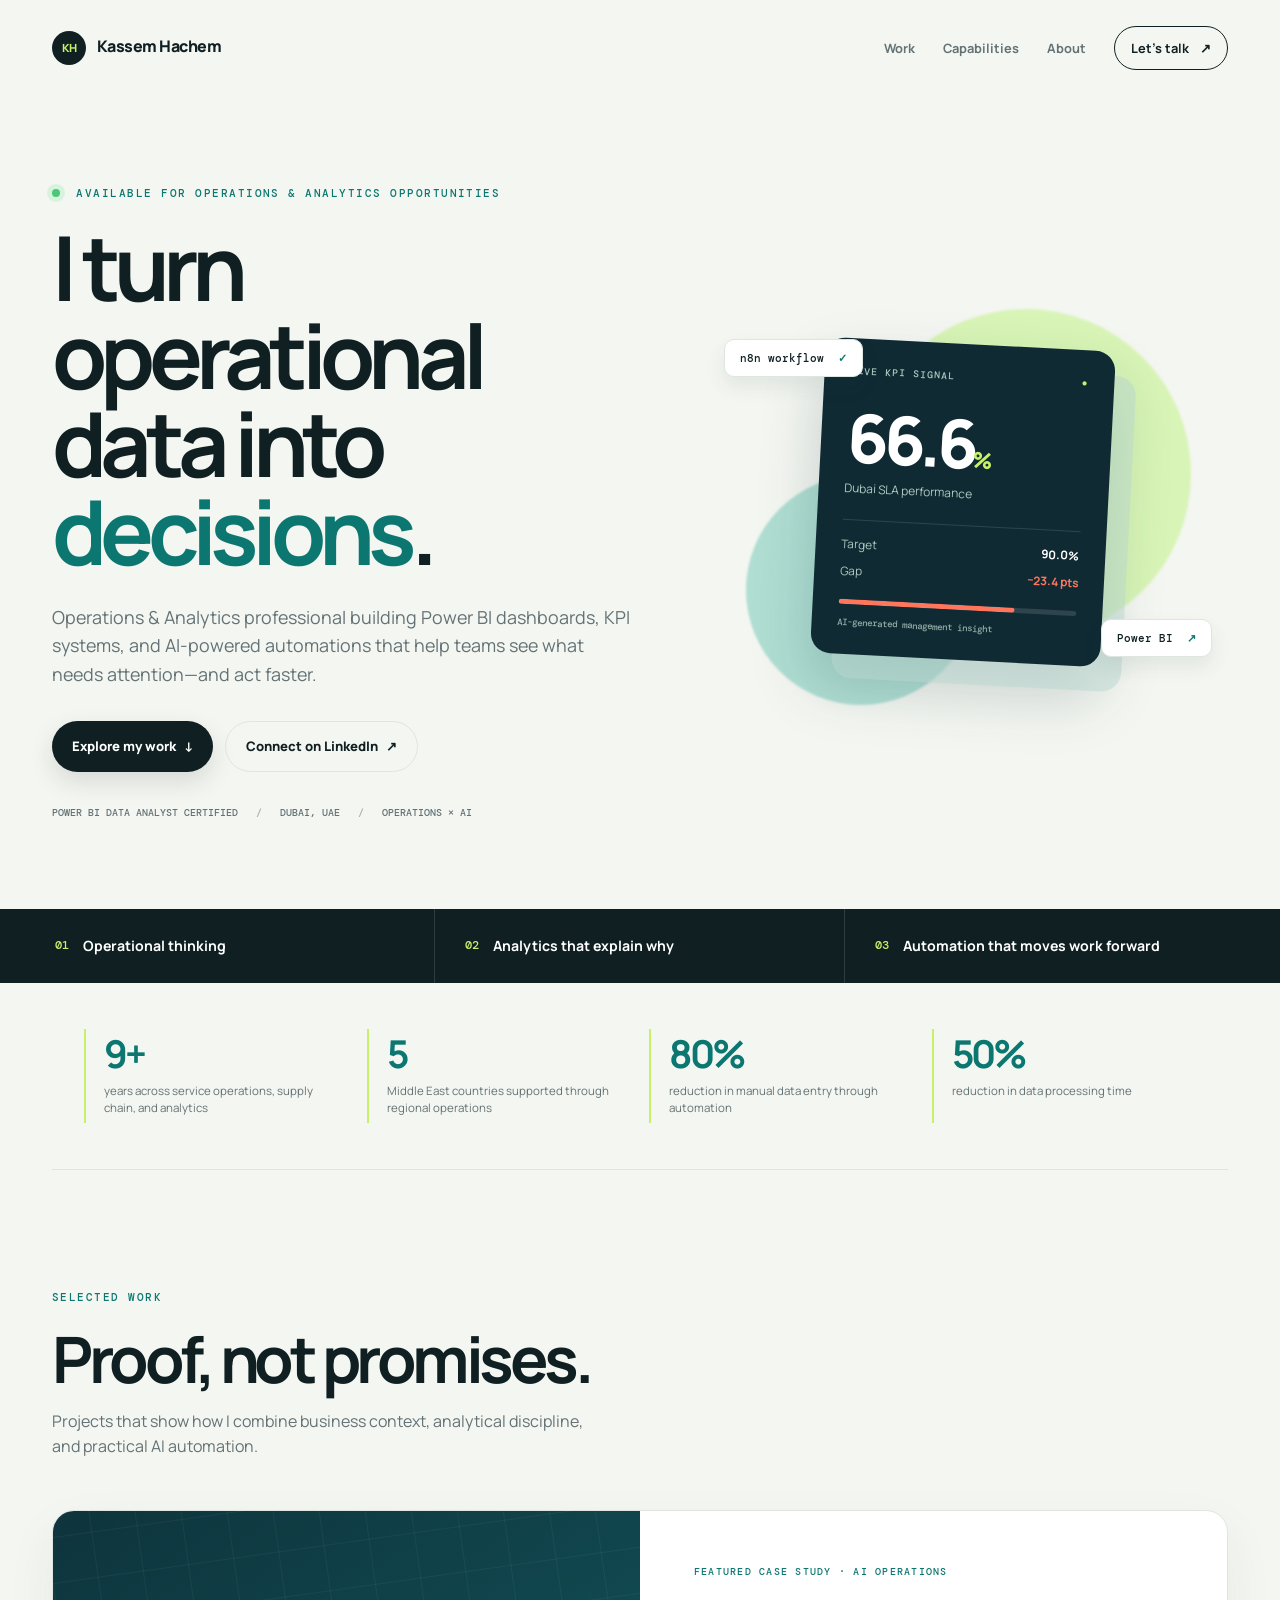
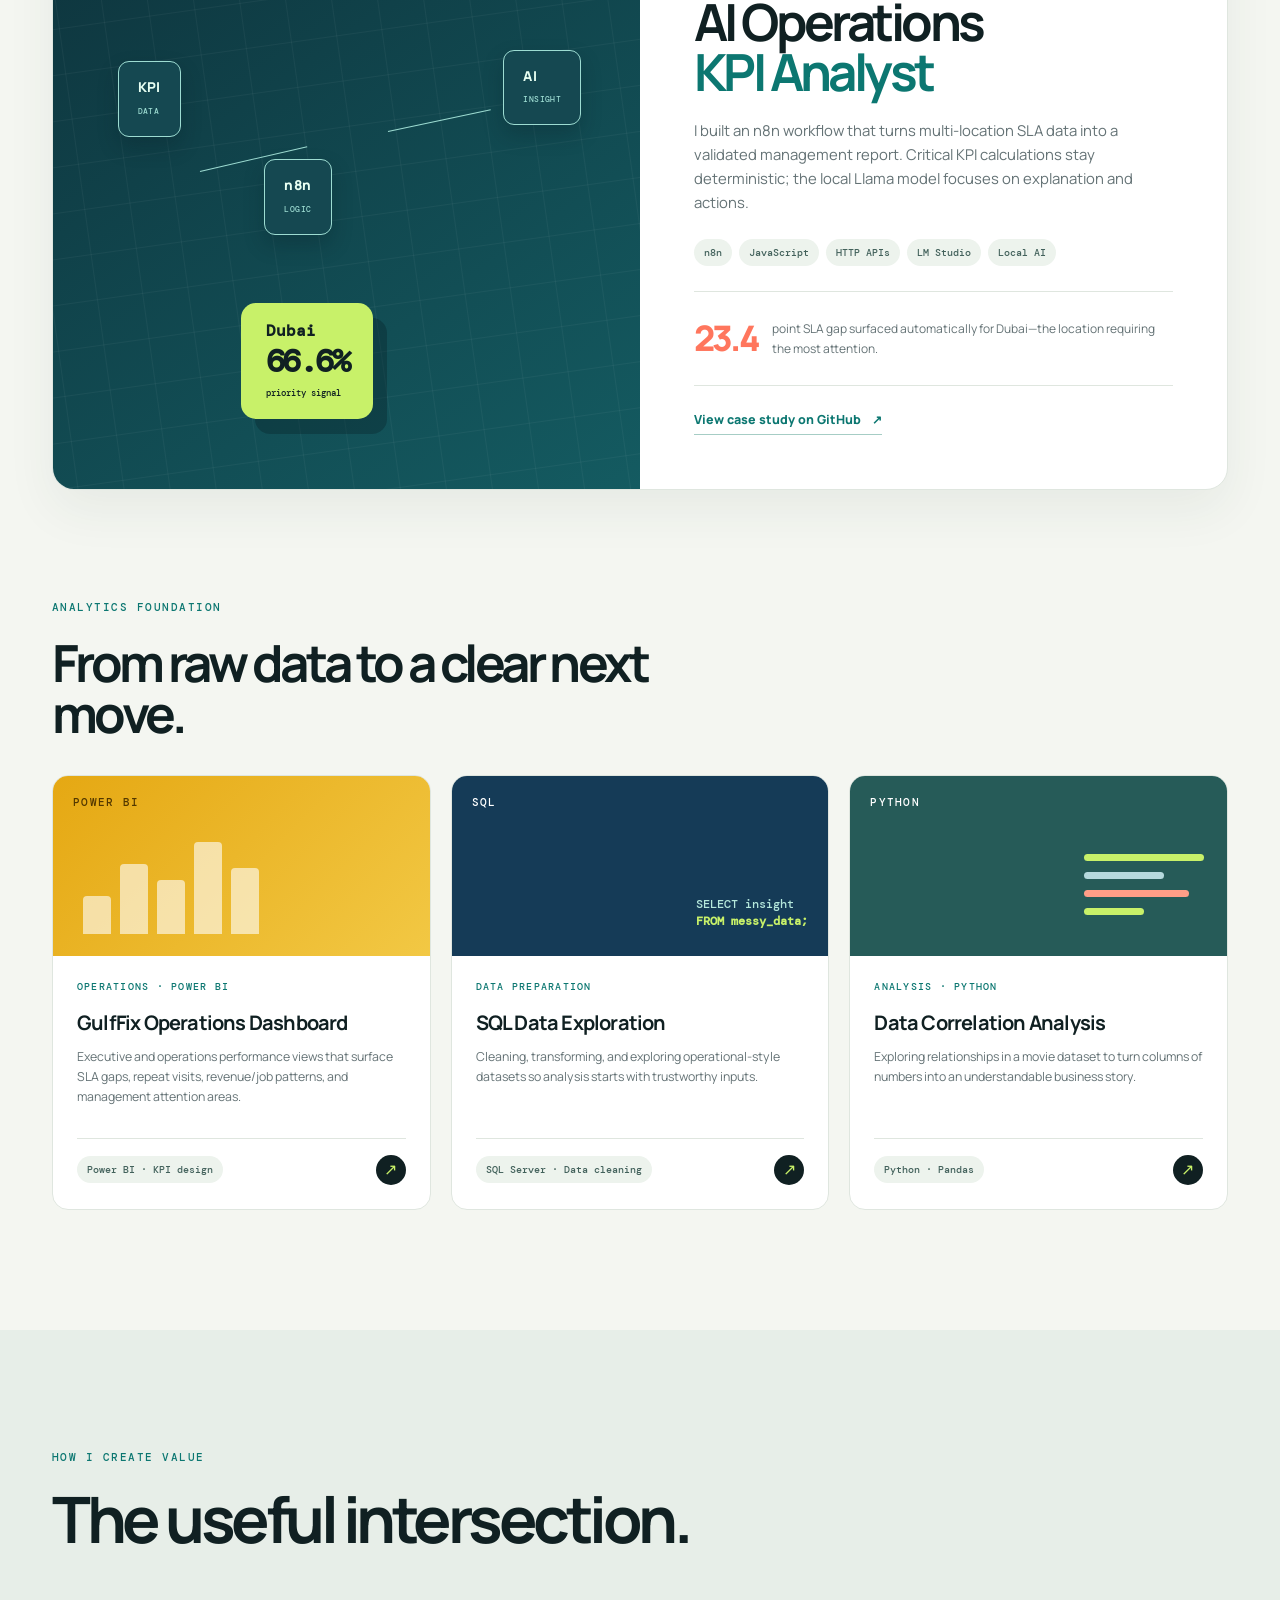
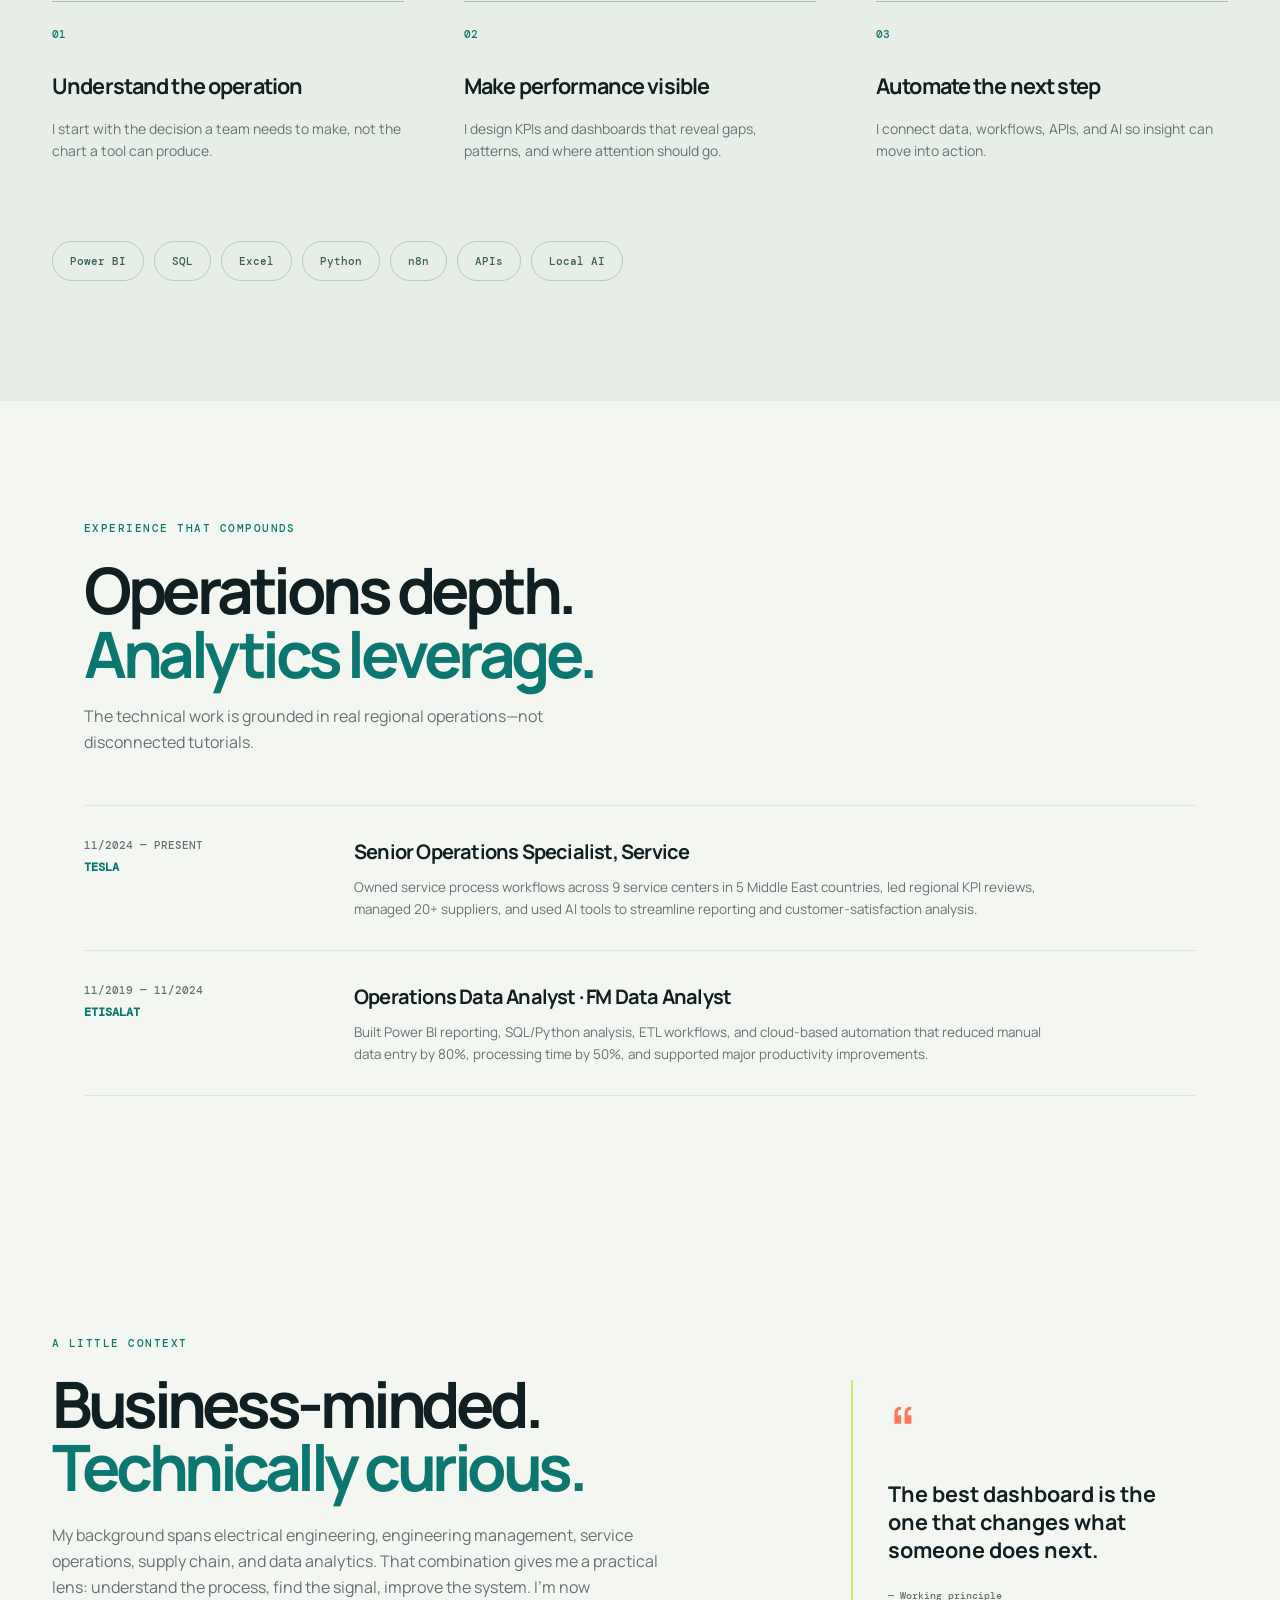
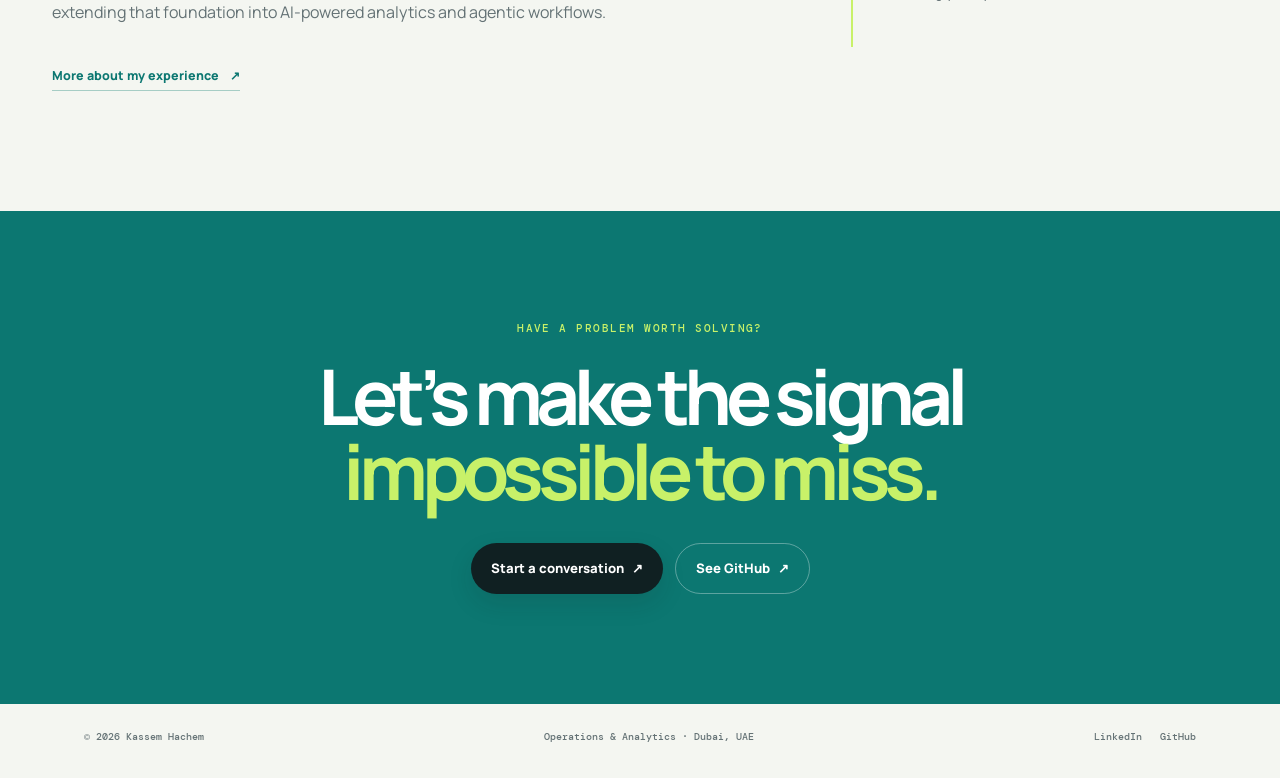
==== commit d5ca1db8: "Correct portfolio name to Kassem Hachem" ====
--- a/index.html
+++ b/index.html
@@ -3,8 +3,8 @@
 <head>
   <meta charset="utf-8">
   <meta name="viewport" content="width=device-width, initial-scale=1">
-  <meta name="description" content="Kassem Khachem — Operations & Analytics professional building AI-powered KPI workflows, dashboards, and automation systems.">
-  <title>Kassem Khachem | Operations & Analytics + AI Automation</title>
+  <meta name="description" content="Kassem Hachem — Operations & Analytics professional building AI-powered KPI workflows, dashboards, and automation systems.">
+  <title>Kassem Hachem | Operations & Analytics + AI Automation</title>
   <link rel="preconnect" href="https://fonts.googleapis.com">
   <link rel="preconnect" href="https://fonts.gstatic.com" crossorigin>
   <link href="https://fonts.googleapis.com/css2?family=DM+Mono:wght@400;500&family=Manrope:wght@400;500;600;700;800&display=swap" rel="stylesheet">
@@ -13,7 +13,7 @@
 </head>
 <body>
   <div class="site-shell">
-    <header class="topbar"><a class="brand" href="#top"><span>KK</span> Kassem Khachem</a><nav aria-label="Primary navigation"><a href="#work">Work</a><a href="#capabilities">Capabilities</a><a href="#about">About</a><a class="nav-cta" href="https://www.linkedin.com/in/khachem/" target="_blank" rel="noreferrer">Let's talk <span>↗</span></a></nav></header>
+    <header class="topbar"><a class="brand" href="#top"><span>KH</span> Kassem Hachem</a><nav aria-label="Primary navigation"><a href="#work">Work</a><a href="#capabilities">Capabilities</a><a href="#about">About</a><a class="nav-cta" href="https://www.linkedin.com/in/khachem/" target="_blank" rel="noreferrer">Let's talk <span>↗</span></a></nav></header>
     <main id="top">
       <section class="hero" aria-labelledby="hero-title"><div class="hero-copy"><p class="eyebrow"><span class="status-dot"></span> Available for Operations & Analytics opportunities</p><h1 id="hero-title">I turn operational data into <em>decisions</em>.</h1><p class="hero-lede">Operations & Analytics professional building Power BI dashboards, KPI systems, and AI-powered automations that help teams see what needs attention—and act faster.</p><div class="hero-actions"><a class="button button-primary" href="#work">Explore my work <span>↓</span></a><a class="button button-ghost" href="https://www.linkedin.com/in/khachem/" target="_blank" rel="noreferrer">Connect on LinkedIn <span>↗</span></a></div><div class="hero-proof"><span>Power BI Data Analyst certified</span><span>Dubai, UAE</span><span>Operations × AI</span></div></div><div class="hero-visual" aria-label="AI operations workflow preview"><div class="orb orb-one"></div><div class="orb orb-two"></div><div class="signal-card"><div class="signal-top"><span class="mini-label">LIVE KPI SIGNAL</span><span class="pulse">●</span></div><div class="signal-value">66.6<span>%</span></div><div class="signal-label">Dubai SLA performance</div><div class="signal-divider"></div><div class="signal-row"><span>Target</span><strong>90.0%</strong></div><div class="signal-row"><span>Gap</span><strong class="warning">−23.4 pts</strong></div><div class="signal-bar"><i></i></div><div class="signal-caption">AI-generated management insight</div></div><div class="float-chip chip-one">n8n workflow <b>✓</b></div><div class="float-chip chip-two">Power BI <b>↗</b></div></div></section>
       <section class="proof-strip" aria-label="Key strengths"><div><strong>01</strong><span>Operational thinking</span></div><div><strong>02</strong><span>Analytics that explain why</span></div><div><strong>03</strong><span>Automation that moves work forward</span></div></section>
@@ -21,7 +21,7 @@
       <section id="work" class="section work-section" aria-labelledby="work-title"><div class="section-heading"><p class="eyebrow">Selected work</p><h2 id="work-title">Proof, not promises.</h2><p>Projects that show how I combine business context, analytical discipline, and practical AI automation.</p></div>
         <article class="featured-project"><div class="featured-image workflow-art" aria-hidden="true"><div class="flow-node node-a">KPI<br><small>DATA</small></div><div class="flow-line line-a"></div><div class="flow-node node-b">n8n<br><small>LOGIC</small></div><div class="flow-line line-b"></div><div class="flow-node node-c">AI<br><small>INSIGHT</small></div><div class="flow-result">Dubai<br><b>66.6%</b><small>priority signal</small></div></div><div class="featured-copy"><p class="project-kicker">Featured case study · AI Operations</p><h3>AI Operations<br><em>KPI Analyst</em></h3><p>I built an n8n workflow that turns multi-location SLA data into a validated management report. Critical KPI calculations stay deterministic; the local Llama model focuses on explanation and actions.</p><div class="tag-list"><span>n8n</span><span>JavaScript</span><span>HTTP APIs</span><span>LM Studio</span><span>Local AI</span></div><div class="project-result"><span class="result-number">23.4</span><span>point SLA gap surfaced automatically for Dubai—the location requiring the most attention.</span></div><a class="text-link" href="https://github.com/kassoom/ai-operations-kpi-analyst" target="_blank" rel="noreferrer">View case study on GitHub <span>↗</span></a></div></article>
         <div class="section-heading compact-heading"><p class="eyebrow">Analytics foundation</p><h2>From raw data to a clear next move.</h2></div><div class="project-grid">
-          <article class="project-card"><div class="project-image powerbi-art"><span>POWER BI</span><div class="bars"><i></i><i></i><i></i><i></i><i></i></div></div><div class="card-body"><p class="project-kicker">Operations · Power BI</p><h3>GulfFix Operations Dashboard</h3><p>Executive and operations performance views that surface SLA gaps, repeat visits, revenue/job patterns, and management attention areas.</p><div class="card-bottom"><span class="tag">Power BI · KPI design</span><a href="https://github.com/kassoom/ai-operations-kpi-analyst" target="_blank" rel="noreferrer" aria-label="View GulfFix project">↗</a></div></div></article>
+          <article class="project-card"><div class="project-image powerbi-art"><span>POWER BI</span><div class="bars"><i></i><i></i><i></i><i></i><i></i></div></div><div class="card-body"><p class="project-kicker">Operations · Power BI</p><h3>GulfFix Operations Dashboard</h3><p>Executive and operations performance views that surface SLA gaps, repeat visits, revenue/job patterns, and management attention areas.</p><div class="card-bottom"><span class="tag">Power BI · KPI design</span><a href="projects/gulffix.html" aria-label="Read GulfFix dashboard case study">↗</a></div></div></article>
           <article class="project-card"><div class="project-image sql-art"><span>SQL</span><div class="query-line">SELECT insight<br><b>FROM messy_data;</b></div></div><div class="card-body"><p class="project-kicker">Data preparation</p><h3>SQL Data Exploration</h3><p>Cleaning, transforming, and exploring operational-style datasets so analysis starts with trustworthy inputs.</p><div class="card-bottom"><span class="tag">SQL Server · Data cleaning</span><a href="https://github.com/kassoom/PortfolioProjects" target="_blank" rel="noreferrer" aria-label="View SQL projects">↗</a></div></div></article>
           <article class="project-card"><div class="project-image python-art"><span>PYTHON</span><div class="code-lines"><i></i><i></i><i></i><i></i></div></div><div class="card-body"><p class="project-kicker">Analysis · Python</p><h3>Data Correlation Analysis</h3><p>Exploring relationships in a movie dataset to turn columns of numbers into an understandable business story.</p><div class="card-bottom"><span class="tag">Python · Pandas</span><a href="https://github.com/kassoom/PortfolioProjects" target="_blank" rel="noreferrer" aria-label="View Python projects">↗</a></div></div></article>
         </div>
@@ -30,7 +30,7 @@
       <section class="section experience-section" aria-labelledby="experience-title"><div class="section-heading"><p class="eyebrow">Experience that compounds</p><h2 id="experience-title">Operations depth.<br><em>Analytics leverage.</em></h2><p>The technical work is grounded in real regional operations—not disconnected tutorials.</p></div><div class="experience-list"><article><div class="experience-meta"><span>11/2024 — Present</span><b>Tesla</b></div><div><h3>Senior Operations Specialist, Service</h3><p>Owned service process workflows across 9 service centers in 5 Middle East countries, led regional KPI reviews, managed 20+ suppliers, and used AI tools to streamline reporting and customer-satisfaction analysis.</p></div></article><article><div class="experience-meta"><span>11/2019 — 11/2024</span><b>Etisalat</b></div><div><h3>Operations Data Analyst · FM Data Analyst</h3><p>Built Power BI reporting, SQL/Python analysis, ETL workflows, and cloud-based automation that reduced manual data entry by 80%, processing time by 50%, and supported major productivity improvements.</p></div></article></div></section>
       <section id="about" class="section about-section"><div class="about-card"><p class="eyebrow">A little context</p><h2>Business-minded.<br><em>Technically curious.</em></h2><p>My background spans electrical engineering, engineering management, service operations, supply chain, and data analytics. That combination gives me a practical lens: understand the process, find the signal, improve the system. I’m now extending that foundation into AI-powered analytics and agentic workflows.</p><a class="text-link" href="https://www.linkedin.com/in/khachem/" target="_blank" rel="noreferrer">More about my experience <span>↗</span></a></div><div class="about-aside"><div class="quote-mark">“</div><blockquote>The best dashboard is the one that changes what someone does next.</blockquote><p>— Working principle</p></div></section>
       <section class="contact-section"><p class="eyebrow">Have a problem worth solving?</p><h2>Let’s make the signal<br><em>impossible to miss.</em></h2><div class="hero-actions"><a class="button button-primary" href="https://www.linkedin.com/in/khachem/" target="_blank" rel="noreferrer">Start a conversation <span>↗</span></a><a class="button button-ghost light-button" href="https://github.com/kassoom" target="_blank" rel="noreferrer">See GitHub <span>↗</span></a></div></section>
-    </main><footer><span>© 2026 Kassem Khachem</span><span>Operations & Analytics · Dubai, UAE</span><div><a href="https://www.linkedin.com/in/khachem/" target="_blank" rel="noreferrer">LinkedIn</a><a href="https://github.com/kassoom" target="_blank" rel="noreferrer">GitHub</a></div></footer>
+    </main><footer><span>© 2026 Kassem Hachem</span><span>Operations & Analytics · Dubai, UAE</span><div><a href="https://www.linkedin.com/in/khachem/" target="_blank" rel="noreferrer">LinkedIn</a><a href="https://github.com/kassoom" target="_blank" rel="noreferrer">GitHub</a></div></footer>
   </div>
 </body>
 </html>
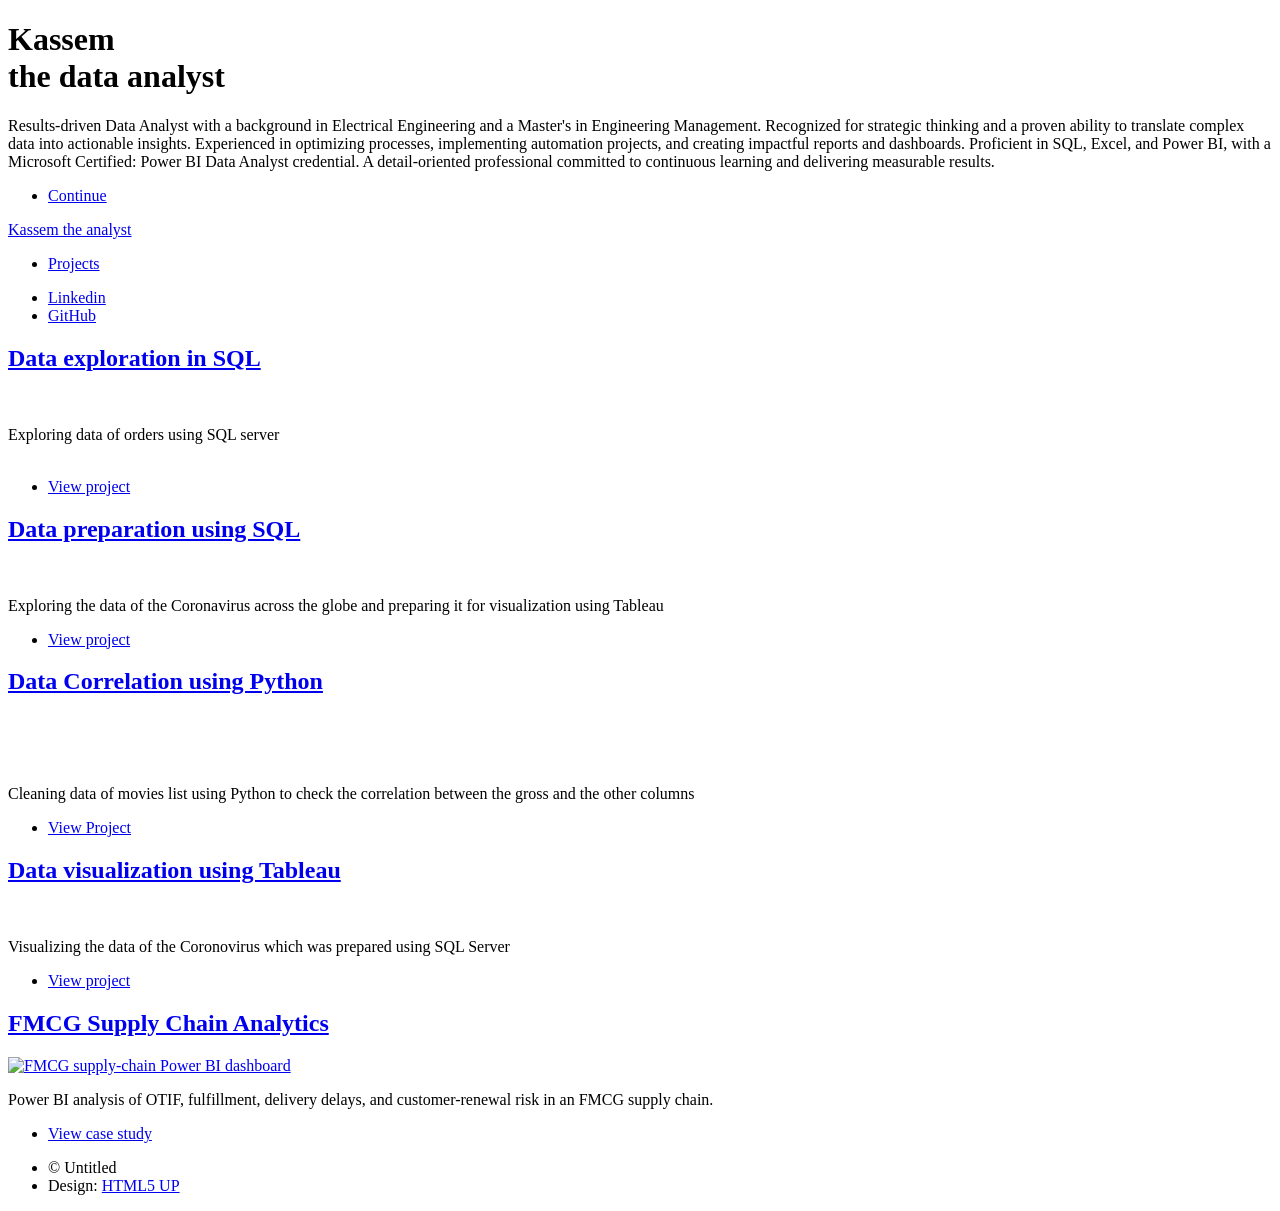
==== commit e26322f8: "Add FMCG supply chain case study" ====
--- a/index.html
+++ b/index.html
@@ -1,36 +1,236 @@
-<!doctype html>
-<html lang="en">
-<head>
-  <meta charset="utf-8">
-  <meta name="viewport" content="width=device-width, initial-scale=1">
-  <meta name="description" content="Kassem Hachem — Operations & Analytics professional building AI-powered KPI workflows, dashboards, and automation systems.">
-  <title>Kassem Hachem | Operations & Analytics + AI Automation</title>
-  <link rel="preconnect" href="https://fonts.googleapis.com">
-  <link rel="preconnect" href="https://fonts.gstatic.com" crossorigin>
-  <link href="https://fonts.googleapis.com/css2?family=DM+Mono:wght@400;500&family=Manrope:wght@400;500;600;700;800&display=swap" rel="stylesheet">
-  <link rel="stylesheet" href="assets/css/portfolio.css">
-  <link rel="stylesheet" href="assets/css/portfolio-enhancements.css">
-</head>
-<body>
-  <div class="site-shell">
-    <header class="topbar"><a class="brand" href="#top"><span>KH</span> Kassem Hachem</a><nav aria-label="Primary navigation"><a href="#work">Work</a><a href="#capabilities">Capabilities</a><a href="#about">About</a><a class="nav-cta" href="https://www.linkedin.com/in/khachem/" target="_blank" rel="noreferrer">Let's talk <span>↗</span></a></nav></header>
-    <main id="top">
-      <section class="hero" aria-labelledby="hero-title"><div class="hero-copy"><p class="eyebrow"><span class="status-dot"></span> Available for Operations & Analytics opportunities</p><h1 id="hero-title">I turn operational data into <em>decisions</em>.</h1><p class="hero-lede">Operations & Analytics professional building Power BI dashboards, KPI systems, and AI-powered automations that help teams see what needs attention—and act faster.</p><div class="hero-actions"><a class="button button-primary" href="#work">Explore my work <span>↓</span></a><a class="button button-ghost" href="https://www.linkedin.com/in/khachem/" target="_blank" rel="noreferrer">Connect on LinkedIn <span>↗</span></a></div><div class="hero-proof"><span>Power BI Data Analyst certified</span><span>Dubai, UAE</span><span>Operations × AI</span></div></div><div class="hero-visual" aria-label="AI operations workflow preview"><div class="orb orb-one"></div><div class="orb orb-two"></div><div class="signal-card"><div class="signal-top"><span class="mini-label">LIVE KPI SIGNAL</span><span class="pulse">●</span></div><div class="signal-value">66.6<span>%</span></div><div class="signal-label">Dubai SLA performance</div><div class="signal-divider"></div><div class="signal-row"><span>Target</span><strong>90.0%</strong></div><div class="signal-row"><span>Gap</span><strong class="warning">−23.4 pts</strong></div><div class="signal-bar"><i></i></div><div class="signal-caption">AI-generated management insight</div></div><div class="float-chip chip-one">n8n workflow <b>✓</b></div><div class="float-chip chip-two">Power BI <b>↗</b></div></div></section>
-      <section class="proof-strip" aria-label="Key strengths"><div><strong>01</strong><span>Operational thinking</span></div><div><strong>02</strong><span>Analytics that explain why</span></div><div><strong>03</strong><span>Automation that moves work forward</span></div></section>
-      <section class="impact-strip" aria-label="Career impact"><div><strong>9+</strong><span>years across service operations, supply chain, and analytics</span></div><div><strong>5</strong><span>Middle East countries supported through regional operations</span></div><div><strong>80%</strong><span>reduction in manual data entry through automation</span></div><div><strong>50%</strong><span>reduction in data processing time</span></div></section>
-      <section id="work" class="section work-section" aria-labelledby="work-title"><div class="section-heading"><p class="eyebrow">Selected work</p><h2 id="work-title">Proof, not promises.</h2><p>Projects that show how I combine business context, analytical discipline, and practical AI automation.</p></div>
-        <article class="featured-project"><div class="featured-image workflow-art" aria-hidden="true"><div class="flow-node node-a">KPI<br><small>DATA</small></div><div class="flow-line line-a"></div><div class="flow-node node-b">n8n<br><small>LOGIC</small></div><div class="flow-line line-b"></div><div class="flow-node node-c">AI<br><small>INSIGHT</small></div><div class="flow-result">Dubai<br><b>66.6%</b><small>priority signal</small></div></div><div class="featured-copy"><p class="project-kicker">Featured case study · AI Operations</p><h3>AI Operations<br><em>KPI Analyst</em></h3><p>I built an n8n workflow that turns multi-location SLA data into a validated management report. Critical KPI calculations stay deterministic; the local Llama model focuses on explanation and actions.</p><div class="tag-list"><span>n8n</span><span>JavaScript</span><span>HTTP APIs</span><span>LM Studio</span><span>Local AI</span></div><div class="project-result"><span class="result-number">23.4</span><span>point SLA gap surfaced automatically for Dubai—the location requiring the most attention.</span></div><a class="text-link" href="https://github.com/kassoom/ai-operations-kpi-analyst" target="_blank" rel="noreferrer">View case study on GitHub <span>↗</span></a></div></article>
-        <div class="section-heading compact-heading"><p class="eyebrow">Analytics foundation</p><h2>From raw data to a clear next move.</h2></div><div class="project-grid">
-          <article class="project-card"><div class="project-image powerbi-art"><span>POWER BI</span><div class="bars"><i></i><i></i><i></i><i></i><i></i></div></div><div class="card-body"><p class="project-kicker">Operations · Power BI</p><h3>GulfFix Operations Dashboard</h3><p>Executive and operations performance views that surface SLA gaps, repeat visits, revenue/job patterns, and management attention areas.</p><div class="card-bottom"><span class="tag">Power BI · KPI design</span><a href="projects/gulffix.html" aria-label="Read GulfFix dashboard case study">↗</a></div></div></article>
-          <article class="project-card"><div class="project-image sql-art"><span>SQL</span><div class="query-line">SELECT insight<br><b>FROM messy_data;</b></div></div><div class="card-body"><p class="project-kicker">Data preparation</p><h3>SQL Data Exploration</h3><p>Cleaning, transforming, and exploring operational-style datasets so analysis starts with trustworthy inputs.</p><div class="card-bottom"><span class="tag">SQL Server · Data cleaning</span><a href="https://github.com/kassoom/PortfolioProjects" target="_blank" rel="noreferrer" aria-label="View SQL projects">↗</a></div></div></article>
-          <article class="project-card"><div class="project-image python-art"><span>PYTHON</span><div class="code-lines"><i></i><i></i><i></i><i></i></div></div><div class="card-body"><p class="project-kicker">Analysis · Python</p><h3>Data Correlation Analysis</h3><p>Exploring relationships in a movie dataset to turn columns of numbers into an understandable business story.</p><div class="card-bottom"><span class="tag">Python · Pandas</span><a href="https://github.com/kassoom/PortfolioProjects" target="_blank" rel="noreferrer" aria-label="View Python projects">↗</a></div></div></article>
-        </div>
-      </section>
-      <section id="capabilities" class="section capabilities-section" aria-labelledby="capabilities-title"><div class="section-heading"><p class="eyebrow">How I create value</p><h2 id="capabilities-title">The useful intersection.</h2></div><div class="capability-grid"><div class="capability"><span class="cap-number">01</span><h3>Understand the operation</h3><p>I start with the decision a team needs to make, not the chart a tool can produce.</p></div><div class="capability"><span class="cap-number">02</span><h3>Make performance visible</h3><p>I design KPIs and dashboards that reveal gaps, patterns, and where attention should go.</p></div><div class="capability"><span class="cap-number">03</span><h3>Automate the next step</h3><p>I connect data, workflows, APIs, and AI so insight can move into action.</p></div></div><div class="stack-row"><span>Power BI</span><span>SQL</span><span>Excel</span><span>Python</span><span>n8n</span><span>APIs</span><span>Local AI</span></div></section>
-      <section class="section experience-section" aria-labelledby="experience-title"><div class="section-heading"><p class="eyebrow">Experience that compounds</p><h2 id="experience-title">Operations depth.<br><em>Analytics leverage.</em></h2><p>The technical work is grounded in real regional operations—not disconnected tutorials.</p></div><div class="experience-list"><article><div class="experience-meta"><span>11/2024 — Present</span><b>Tesla</b></div><div><h3>Senior Operations Specialist, Service</h3><p>Owned service process workflows across 9 service centers in 5 Middle East countries, led regional KPI reviews, managed 20+ suppliers, and used AI tools to streamline reporting and customer-satisfaction analysis.</p></div></article><article><div class="experience-meta"><span>11/2019 — 11/2024</span><b>Etisalat</b></div><div><h3>Operations Data Analyst · FM Data Analyst</h3><p>Built Power BI reporting, SQL/Python analysis, ETL workflows, and cloud-based automation that reduced manual data entry by 80%, processing time by 50%, and supported major productivity improvements.</p></div></article></div></section>
-      <section id="about" class="section about-section"><div class="about-card"><p class="eyebrow">A little context</p><h2>Business-minded.<br><em>Technically curious.</em></h2><p>My background spans electrical engineering, engineering management, service operations, supply chain, and data analytics. That combination gives me a practical lens: understand the process, find the signal, improve the system. I’m now extending that foundation into AI-powered analytics and agentic workflows.</p><a class="text-link" href="https://www.linkedin.com/in/khachem/" target="_blank" rel="noreferrer">More about my experience <span>↗</span></a></div><div class="about-aside"><div class="quote-mark">“</div><blockquote>The best dashboard is the one that changes what someone does next.</blockquote><p>— Working principle</p></div></section>
-      <section class="contact-section"><p class="eyebrow">Have a problem worth solving?</p><h2>Let’s make the signal<br><em>impossible to miss.</em></h2><div class="hero-actions"><a class="button button-primary" href="https://www.linkedin.com/in/khachem/" target="_blank" rel="noreferrer">Start a conversation <span>↗</span></a><a class="button button-ghost light-button" href="https://github.com/kassoom" target="_blank" rel="noreferrer">See GitHub <span>↗</span></a></div></section>
-    </main><footer><span>© 2026 Kassem Hachem</span><span>Operations & Analytics · Dubai, UAE</span><div><a href="https://www.linkedin.com/in/khachem/" target="_blank" rel="noreferrer">LinkedIn</a><a href="https://github.com/kassoom" target="_blank" rel="noreferrer">GitHub</a></div></footer>
-  </div>
-</body>
+<!DOCTYPE HTML>
+<!--
+	Massively by HTML5 UP
+	html5up.net | @ajlkn
+	Free for personal and commercial use under the CCA 3.0 license (html5up.net/license)
+-->
+<html>
+	<head>
+		<title>Welcome to Kassem's Portfolio</title>
+		<meta charset="utf-8" />
+		<meta name="viewport" content="width=device-width, initial-scale=1, user-scalable=no" />
+		<link rel="stylesheet" href="assets/css/main.css" />
+		<noscript><link rel="stylesheet" href="assets/css/noscript.css" /></noscript>
+	</head>
+	<body class="is-preload">
+
+		<!-- Wrapper -->
+			<div id="wrapper" class="fade-in">
+
+				<!-- Intro -->
+					<div id="intro">
+						<h1>Kassem<br />
+						the data analyst</h1>
+						<p>Results-driven Data Analyst with a background in Electrical Engineering and a Master's in Engineering Management. Recognized for strategic thinking and a proven ability to translate complex data into actionable insights. Experienced in optimizing processes, implementing automation projects, and creating impactful reports and dashboards. Proficient in SQL, Excel, and Power BI, with a Microsoft Certified: Power BI Data Analyst credential. A detail-oriented professional committed to continuous learning and delivering measurable results.</p>
+						<ul class="actions">
+							<li><a href="#header" class="button icon solid solo fa-arrow-down scrolly">Continue</a></li>
+						</ul>
+					</div>
+
+				<!-- Header -->
+					<header id="header">
+						<a href="index.html" class="logo">Kassem the analyst</a>
+					</header>
+
+				<!-- Nav -->
+					<nav id="nav">
+						<ul class="links">
+							<li class="active"><a href="index.html">Projects</a></li>
+							<!--
+								<li><a href="generic.html">Generic Page</a></li>
+							<li><a href="elements.html">Elements Reference</a></li>
+							-->
+						</ul>
+						<ul class="icons">
+							<li><a href="https://www.linkedin.com/in/khachem/" class="icon brands fa-linkedin"><span class="label">Linkedin</span></a></li>
+							<!--<li><a href="#" class="icon brands fa-facebook-f"><span class="label">Facebook</span></a></li>
+							<li><a href="#" class="icon brands fa-instagram"><span class="label">Instagram</span></a></li>-->
+							<li><a href="https://github.com/kassoom" class="icon brands fa-github"><span class="label">GitHub</span></a></li>
+						</ul>
+					</nav>
+
+				<!-- Main -->
+					<div id="main">
+
+						<!-- Featured Post -->
+						<!--
+							<article class="post featured">
+								
+								<header class="major">
+									
+									<h2><a href="#">And this is a<br />
+									massive headline</a></h2>
+									<p>Aenean ornare velit lacus varius enim ullamcorper proin aliquam<br />
+									facilisis ante sed etiam magna interdum congue. Lorem ipsum dolor<br />
+									amet nullam sed etiam veroeros.</p>
+								</header>
+								<a href="#" class="image main"><img src="images/pic01.jpg" alt="" /></a>
+								<ul class="actions special">
+									<li><a href="#" class="button large">Full Story</a></li>
+								</ul>
+							
+							</article>
+						-->
+
+						<!-- Posts -->
+							<section class="posts">
+								<article>
+									<header>
+										<!--<span class="date">April 24, 2017</span>-->
+										<h2><a href="#">Data exploration in SQL</a></h2>
+									</header>
+									<a href="https://github.com/kassoom/PortfolioProjects/blob/main/SQLQuery3%20Portfolio%20Project%20Cleaning%20data%20in%20SQL.sql" class="image fit"><img src="images/Sql_server_logo.jpg" alt="" /></a>
+									<p>Exploring data of orders using SQL server<br/><br/></p>
+									<ul class="actions special">
+										<li><a href="https://github.com/kassoom/PortfolioProjects/blob/main/SQLQuery3%20Portfolio%20Project%20Cleaning%20data%20in%20SQL.sql" class="button">View project</a></li>
+									</ul>
+								</article>
+								<article>
+									<header>
+										<!--<span class="date">April 22, 2017</span>-->
+										<h2><a href="#">Data preparation using SQL</a></h2>
+									</header>
+									<a href="https://github.com/kassoom/PortfolioProjects/blob/main/SQLQuery2%20Portfolio%20Project.sql" class="image fit"><img src="images/Sql_server_logo.jpg" alt="" /></a>
+									<p>Exploring the data of the Coronavirus across the globe and preparing it for visualization using Tableau</p>
+									<ul class="actions special">
+										<li><a href="https://github.com/kassoom/PortfolioProjects/blob/main/SQLQuery2%20Portfolio%20Project.sql" class="button">View project</a></li>
+									</ul>
+								</article>
+								<article>
+									<header>
+										<!--<span class="date">April 18, 2017</span>-->
+										<h2><a href="#">Data Correlation using Python</a></h2>
+									</header>
+									<a href="https://github.com/kassoom/PortfolioProjects/blob/main/Movie%20Python%20Portfolio%20Project.ipynb" class="image fit"><img src="images/Python-icon.png" alt="" /></a>
+									<p><br /><br />Cleaning data of movies list using Python to check the correlation between the gross and the other columns</p>
+									<ul class="actions special">
+										<li><a href="https://github.com/kassoom/PortfolioProjects/blob/main/Movie%20Python%20Portfolio%20Project.ipynb" class="button">View Project</a></li>
+									</ul>
+								</article>
+								<article>
+									<header>
+										<!--<span class="date">April 14, 2017</span>-->
+										<h2><a href="#">Data visualization using Tableau</a></h2>
+									</header>
+									<a href="https://public.tableau.com/shared/T8FKGG5WS?:display_count=n&:origin=viz_share_link" class="image fit"><img src="images/Tableau-Logo.png" alt="" /></a>
+									<p>Visualizing the data of the Coronovirus which was prepared using SQL Server</p>
+									<ul class="actions special">
+										<li><a href="https://public.tableau.com/shared/T8FKGG5WS?:display_count=n&:origin=viz_share_link" class="button">View project</a></li>
+									</ul>
+								</article>
+								
+								<article>
+									<header>
+										<!--<span class="date">April 11, 2017</span>-->
+										<h2><a href="fmcg.html">FMCG Supply Chain Analytics</a></h2>
+									</header>
+									<a href="fmcg.html" class="image fit"><img src="images/Power_bi_logo.jpg" alt="FMCG supply-chain Power BI dashboard" /></a>
+									<p>Power BI analysis of OTIF, fulfillment, delivery delays, and customer-renewal risk in an FMCG supply chain.</p>
+									<ul class="actions special">
+										<li><a href="fmcg.html" class="button">View case study</a></li>
+									</ul>
+								</article>
+								<!--
+								<article>
+									<header>
+										<span class="date">April 7, 2017</span>
+										<h2><a href="#">Augue lorem<br />
+										primis vestibulum</a></h2>
+									</header>
+									<a href="#" class="image fit"><img src="images/pic07.jpg" alt="" /></a>
+									<p>Donec eget ex magna. Interdum et malesuada fames ac ante ipsum primis in faucibus. Pellentesque venenatis dolor imperdiet dolor mattis sagittis magna etiam.</p>
+									<ul class="actions special">
+										<li><a href="#" class="button">Full Story</a></li>
+									</ul>
+								</article>
+							-->
+							</section>
+
+						<!-- Footer -->
+						<!--
+							<footer>
+								<div class="pagination">
+									<a href="#" class="previous">Prev</a>
+									<a href="#" class="page active">1</a>
+									<a href="#" class="page">2</a>
+									<a href="#" class="page">3</a>
+									<span class="extra">&hellip;</span>
+									<a href="#" class="page">8</a>
+									<a href="#" class="page">9</a>
+									<a href="#" class="page">10</a>
+									<a href="#" class="next">Next</a>
+								</div>
+							</footer>
+						-->
+
+					</div>
+
+				<!-- Footer -->
+				<!--
+					<footer id="footer">
+						<section>
+							<form method="post" action="#">
+								<div class="fields">
+									<div class="field">
+										<label for="name">Name</label>
+										<input type="text" name="name" id="name" />
+									</div>
+									<div class="field">
+										<label for="email">Email</label>
+										<input type="text" name="email" id="email" />
+									</div>
+									<div class="field">
+										<label for="message">Message</label>
+										<textarea name="message" id="message" rows="3"></textarea>
+									</div>
+								</div>
+								<ul class="actions">
+									<li><input type="submit" value="Send Message" /></li>
+								</ul>
+							</form>
+						</section>
+						<section class="split contact">
+							<section class="alt">
+								<h3>Address</h3>
+								<p>1234 Somewhere Road #87257<br />
+								Nashville, TN 00000-0000</p>
+							</section>
+							<section>
+								<h3>Phone</h3>
+								<p><a href="#">(000) 000-0000</a></p>
+							</section>
+							<section>
+								<h3>Email</h3>
+								<p><a href="#">info@untitled.tld</a></p>
+							</section>
+							<section>
+								<h3>Social</h3>
+								<ul class="icons alt">
+									<li><a href="#" class="icon brands alt fa-linkedin"><span class="label">Twitter</span></a></li>
+									<li><a href="#" class="icon brands alt fa-tiktok"><span class="label">Facebook</span></a></li>
+									<li><a href="#" class="icon brands alt fa-instagram"><span class="label">Instagram</span></a></li>
+									<li><a href="#" class="icon brands alt fa-github"><span class="label">GitHub</span></a></li>
+								</ul>
+							</section>
+						</section>
+					</footer>
+				-->
+
+				<!-- Copyright -->
+					<div id="copyright">
+						<ul><li>&copy; Untitled</li><li>Design: <a href="https://html5up.net">HTML5 UP</a></li></ul>
+					</div>
+
+			</div>
+
+		<!-- Scripts -->
+			<script src="assets/js/jquery.min.js"></script>
+			<script src="assets/js/jquery.scrollex.min.js"></script>
+			<script src="assets/js/jquery.scrolly.min.js"></script>
+			<script src="assets/js/browser.min.js"></script>
+			<script src="assets/js/breakpoints.min.js"></script>
+			<script src="assets/js/util.js"></script>
+			<script src="assets/js/main.js"></script>
+
+	</body>
 </html>
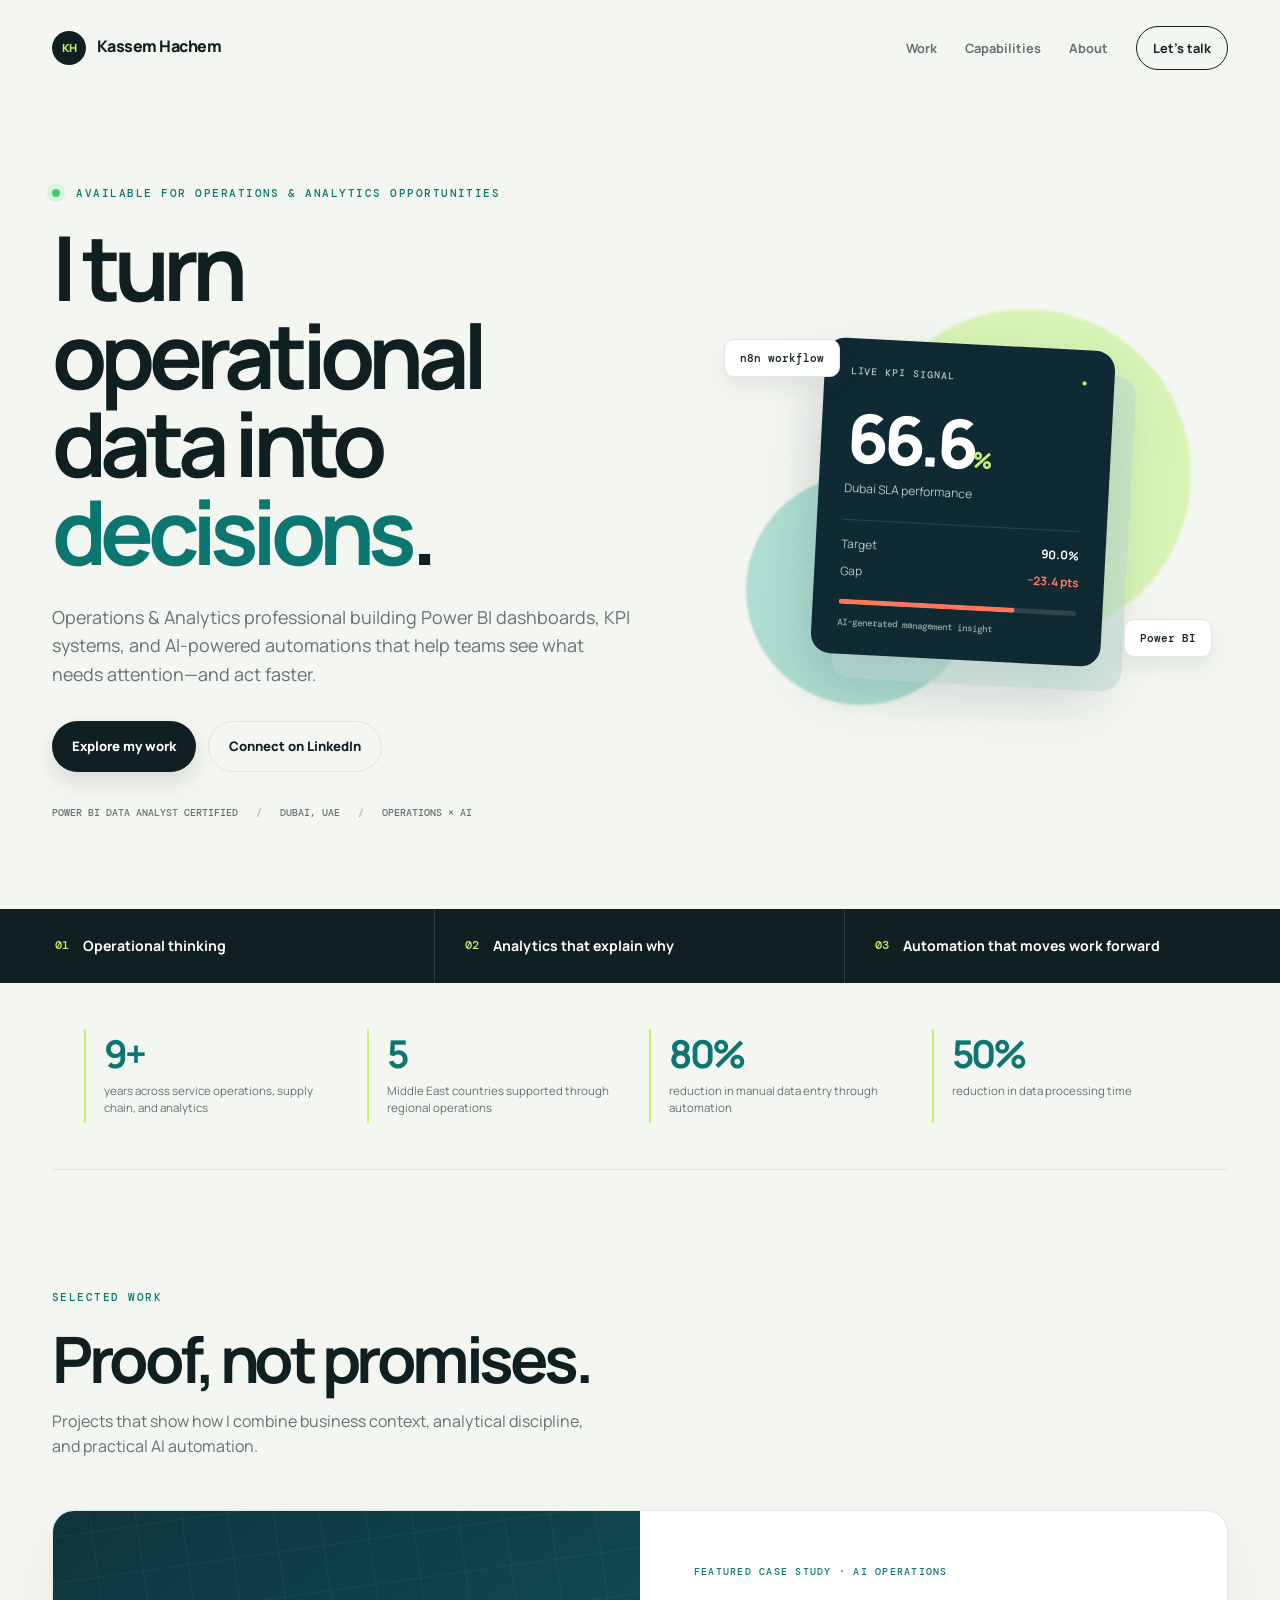
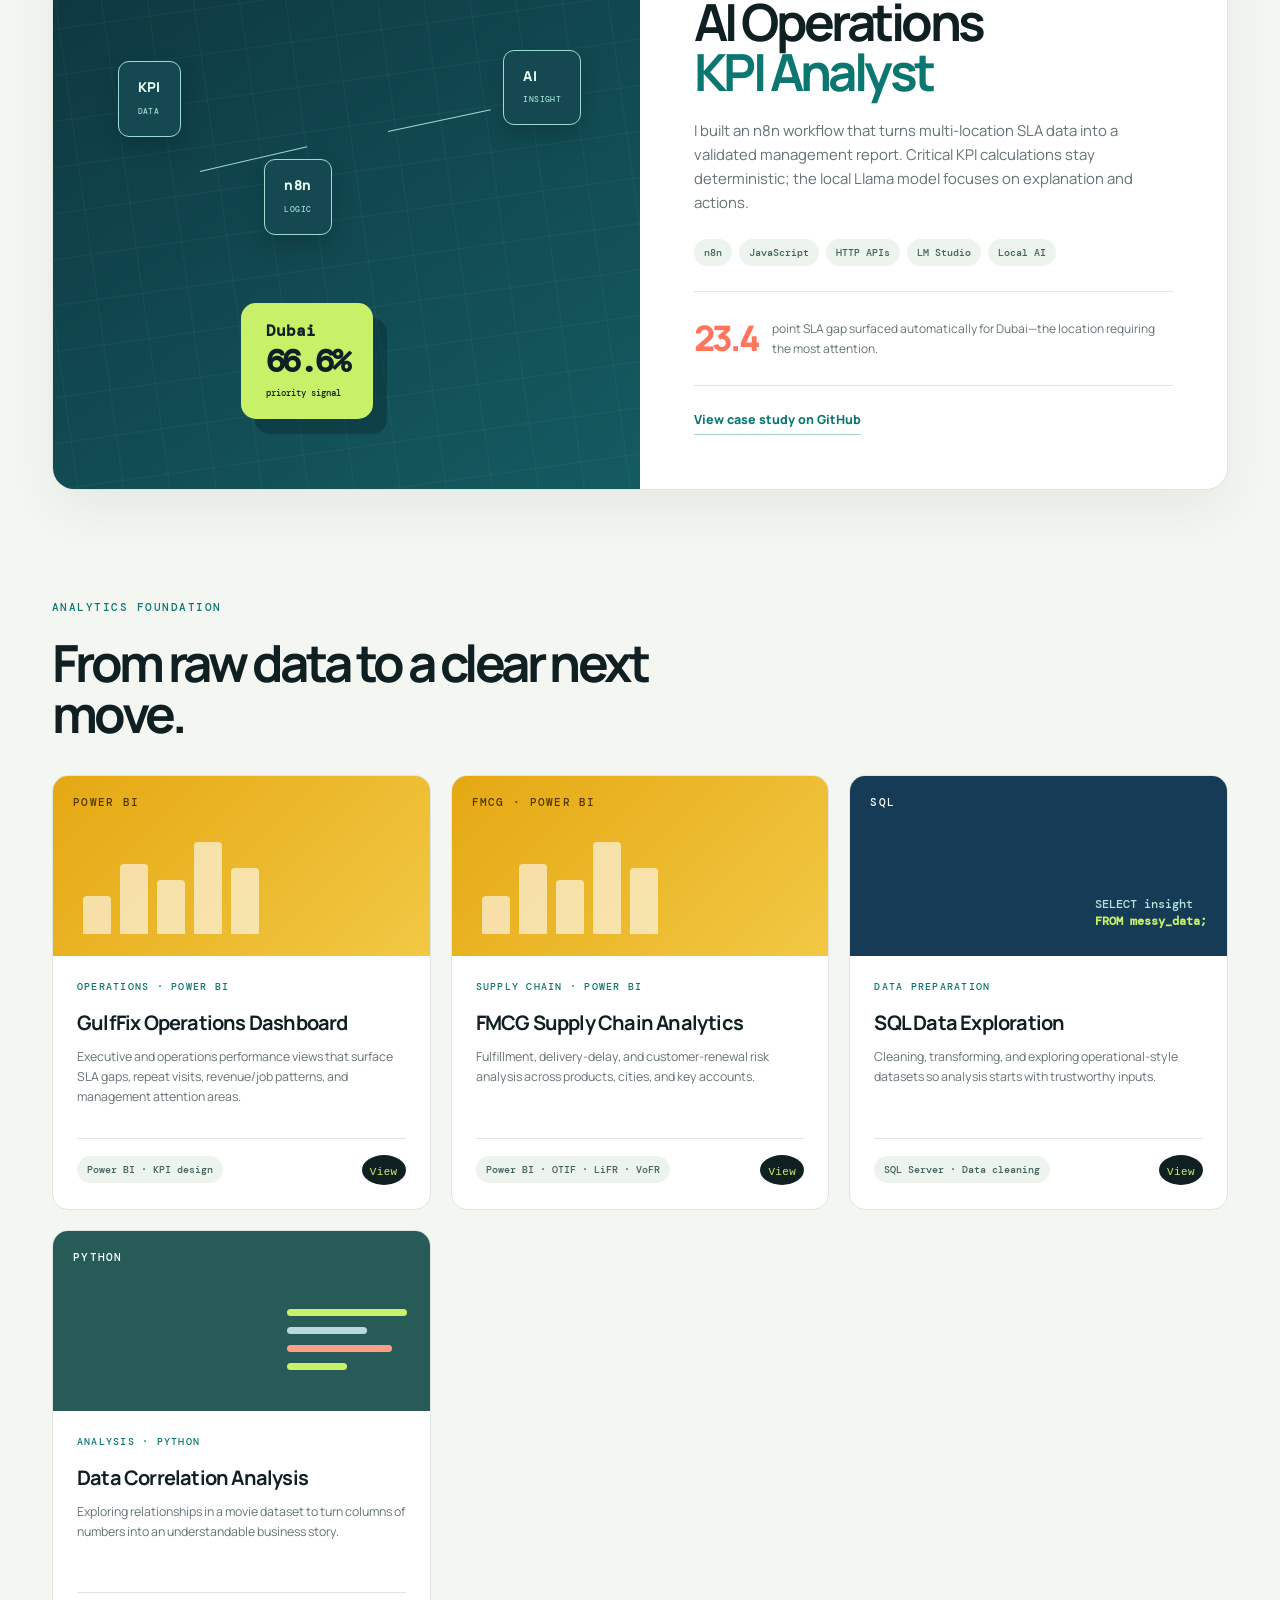
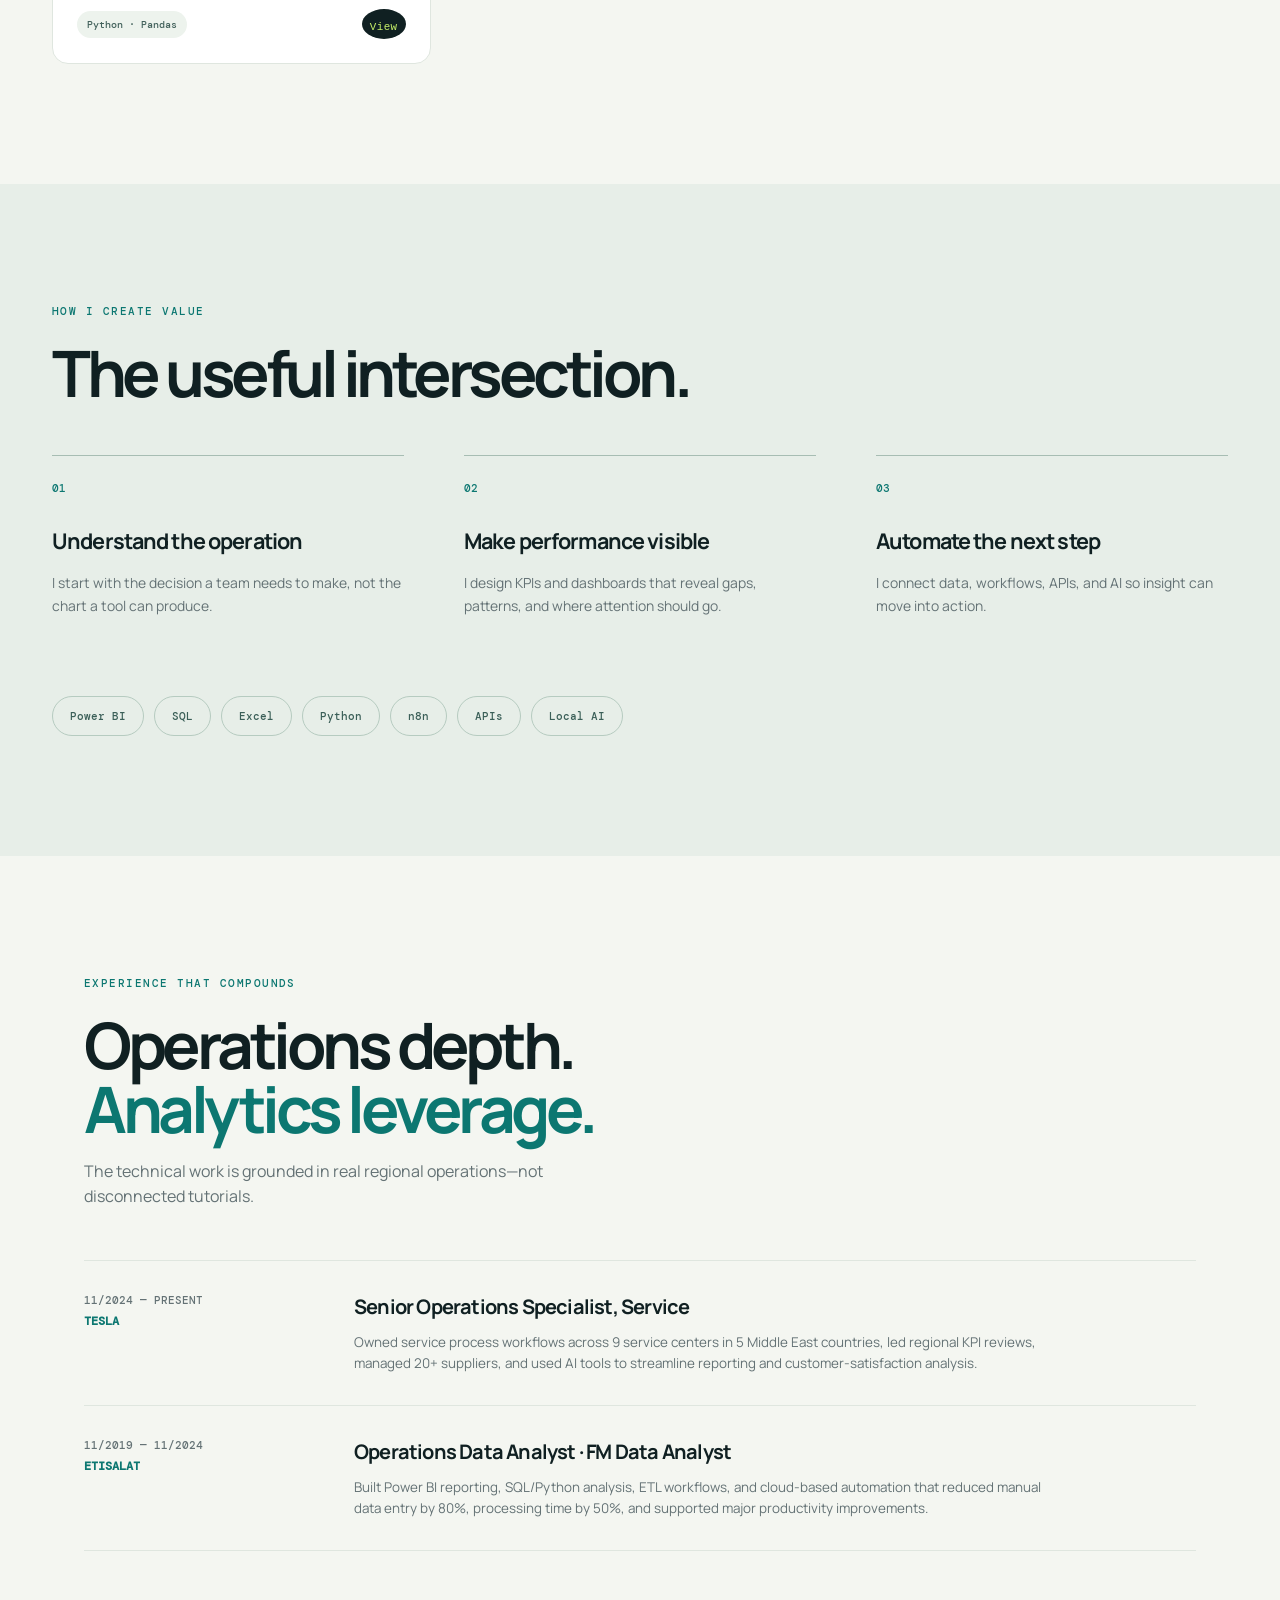
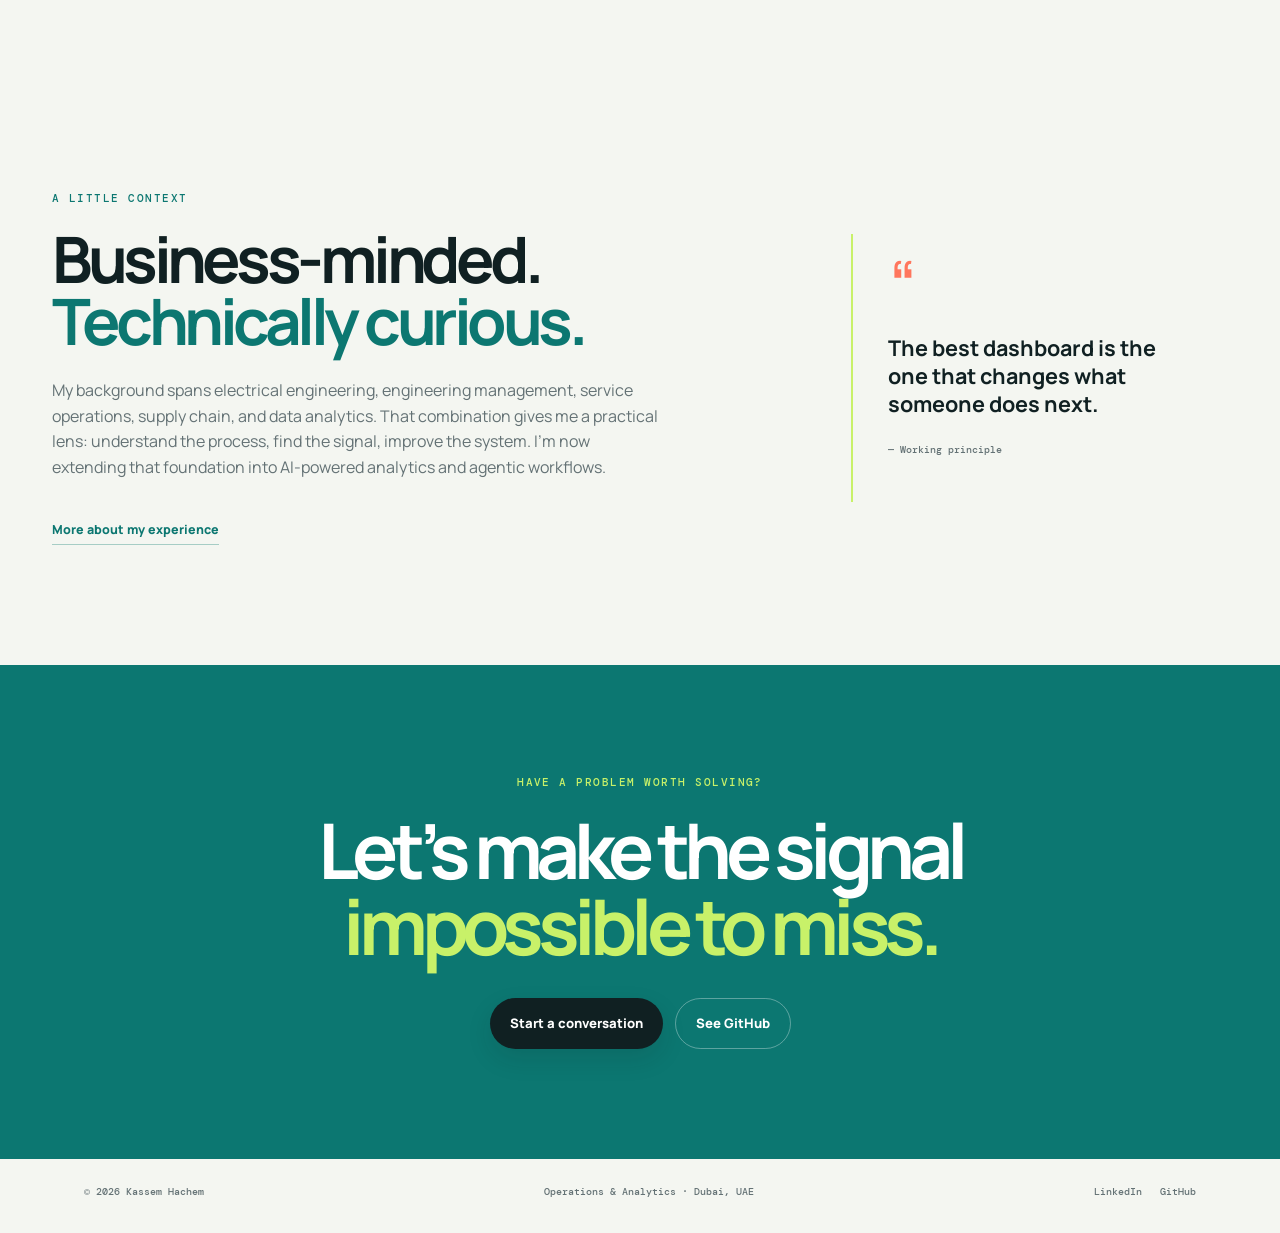
==== commit 7808d5d2: "Add FMCG supply chain case study" ====
--- a/index.html
+++ b/index.html
@@ -1,236 +1,37 @@
-<!DOCTYPE HTML>
-<!--
-	Massively by HTML5 UP
-	html5up.net | @ajlkn
-	Free for personal and commercial use under the CCA 3.0 license (html5up.net/license)
--->
-<html>
-	<head>
-		<title>Welcome to Kassem's Portfolio</title>
-		<meta charset="utf-8" />
-		<meta name="viewport" content="width=device-width, initial-scale=1, user-scalable=no" />
-		<link rel="stylesheet" href="assets/css/main.css" />
-		<noscript><link rel="stylesheet" href="assets/css/noscript.css" /></noscript>
-	</head>
-	<body class="is-preload">
-
-		<!-- Wrapper -->
-			<div id="wrapper" class="fade-in">
-
-				<!-- Intro -->
-					<div id="intro">
-						<h1>Kassem<br />
-						the data analyst</h1>
-						<p>Results-driven Data Analyst with a background in Electrical Engineering and a Master's in Engineering Management. Recognized for strategic thinking and a proven ability to translate complex data into actionable insights. Experienced in optimizing processes, implementing automation projects, and creating impactful reports and dashboards. Proficient in SQL, Excel, and Power BI, with a Microsoft Certified: Power BI Data Analyst credential. A detail-oriented professional committed to continuous learning and delivering measurable results.</p>
-						<ul class="actions">
-							<li><a href="#header" class="button icon solid solo fa-arrow-down scrolly">Continue</a></li>
-						</ul>
-					</div>
-
-				<!-- Header -->
-					<header id="header">
-						<a href="index.html" class="logo">Kassem the analyst</a>
-					</header>
-
-				<!-- Nav -->
-					<nav id="nav">
-						<ul class="links">
-							<li class="active"><a href="index.html">Projects</a></li>
-							<!--
-								<li><a href="generic.html">Generic Page</a></li>
-							<li><a href="elements.html">Elements Reference</a></li>
-							-->
-						</ul>
-						<ul class="icons">
-							<li><a href="https://www.linkedin.com/in/khachem/" class="icon brands fa-linkedin"><span class="label">Linkedin</span></a></li>
-							<!--<li><a href="#" class="icon brands fa-facebook-f"><span class="label">Facebook</span></a></li>
-							<li><a href="#" class="icon brands fa-instagram"><span class="label">Instagram</span></a></li>-->
-							<li><a href="https://github.com/kassoom" class="icon brands fa-github"><span class="label">GitHub</span></a></li>
-						</ul>
-					</nav>
-
-				<!-- Main -->
-					<div id="main">
-
-						<!-- Featured Post -->
-						<!--
-							<article class="post featured">
-								
-								<header class="major">
-									
-									<h2><a href="#">And this is a<br />
-									massive headline</a></h2>
-									<p>Aenean ornare velit lacus varius enim ullamcorper proin aliquam<br />
-									facilisis ante sed etiam magna interdum congue. Lorem ipsum dolor<br />
-									amet nullam sed etiam veroeros.</p>
-								</header>
-								<a href="#" class="image main"><img src="images/pic01.jpg" alt="" /></a>
-								<ul class="actions special">
-									<li><a href="#" class="button large">Full Story</a></li>
-								</ul>
-							
-							</article>
-						-->
-
-						<!-- Posts -->
-							<section class="posts">
-								<article>
-									<header>
-										<!--<span class="date">April 24, 2017</span>-->
-										<h2><a href="#">Data exploration in SQL</a></h2>
-									</header>
-									<a href="https://github.com/kassoom/PortfolioProjects/blob/main/SQLQuery3%20Portfolio%20Project%20Cleaning%20data%20in%20SQL.sql" class="image fit"><img src="images/Sql_server_logo.jpg" alt="" /></a>
-									<p>Exploring data of orders using SQL server<br/><br/></p>
-									<ul class="actions special">
-										<li><a href="https://github.com/kassoom/PortfolioProjects/blob/main/SQLQuery3%20Portfolio%20Project%20Cleaning%20data%20in%20SQL.sql" class="button">View project</a></li>
-									</ul>
-								</article>
-								<article>
-									<header>
-										<!--<span class="date">April 22, 2017</span>-->
-										<h2><a href="#">Data preparation using SQL</a></h2>
-									</header>
-									<a href="https://github.com/kassoom/PortfolioProjects/blob/main/SQLQuery2%20Portfolio%20Project.sql" class="image fit"><img src="images/Sql_server_logo.jpg" alt="" /></a>
-									<p>Exploring the data of the Coronavirus across the globe and preparing it for visualization using Tableau</p>
-									<ul class="actions special">
-										<li><a href="https://github.com/kassoom/PortfolioProjects/blob/main/SQLQuery2%20Portfolio%20Project.sql" class="button">View project</a></li>
-									</ul>
-								</article>
-								<article>
-									<header>
-										<!--<span class="date">April 18, 2017</span>-->
-										<h2><a href="#">Data Correlation using Python</a></h2>
-									</header>
-									<a href="https://github.com/kassoom/PortfolioProjects/blob/main/Movie%20Python%20Portfolio%20Project.ipynb" class="image fit"><img src="images/Python-icon.png" alt="" /></a>
-									<p><br /><br />Cleaning data of movies list using Python to check the correlation between the gross and the other columns</p>
-									<ul class="actions special">
-										<li><a href="https://github.com/kassoom/PortfolioProjects/blob/main/Movie%20Python%20Portfolio%20Project.ipynb" class="button">View Project</a></li>
-									</ul>
-								</article>
-								<article>
-									<header>
-										<!--<span class="date">April 14, 2017</span>-->
-										<h2><a href="#">Data visualization using Tableau</a></h2>
-									</header>
-									<a href="https://public.tableau.com/shared/T8FKGG5WS?:display_count=n&:origin=viz_share_link" class="image fit"><img src="images/Tableau-Logo.png" alt="" /></a>
-									<p>Visualizing the data of the Coronovirus which was prepared using SQL Server</p>
-									<ul class="actions special">
-										<li><a href="https://public.tableau.com/shared/T8FKGG5WS?:display_count=n&:origin=viz_share_link" class="button">View project</a></li>
-									</ul>
-								</article>
-								
-								<article>
-									<header>
-										<!--<span class="date">April 11, 2017</span>-->
-										<h2><a href="fmcg.html">FMCG Supply Chain Analytics</a></h2>
-									</header>
-									<a href="fmcg.html" class="image fit"><img src="images/Power_bi_logo.jpg" alt="FMCG supply-chain Power BI dashboard" /></a>
-									<p>Power BI analysis of OTIF, fulfillment, delivery delays, and customer-renewal risk in an FMCG supply chain.</p>
-									<ul class="actions special">
-										<li><a href="fmcg.html" class="button">View case study</a></li>
-									</ul>
-								</article>
-								<!--
-								<article>
-									<header>
-										<span class="date">April 7, 2017</span>
-										<h2><a href="#">Augue lorem<br />
-										primis vestibulum</a></h2>
-									</header>
-									<a href="#" class="image fit"><img src="images/pic07.jpg" alt="" /></a>
-									<p>Donec eget ex magna. Interdum et malesuada fames ac ante ipsum primis in faucibus. Pellentesque venenatis dolor imperdiet dolor mattis sagittis magna etiam.</p>
-									<ul class="actions special">
-										<li><a href="#" class="button">Full Story</a></li>
-									</ul>
-								</article>
-							-->
-							</section>
-
-						<!-- Footer -->
-						<!--
-							<footer>
-								<div class="pagination">
-									<a href="#" class="previous">Prev</a>
-									<a href="#" class="page active">1</a>
-									<a href="#" class="page">2</a>
-									<a href="#" class="page">3</a>
-									<span class="extra">&hellip;</span>
-									<a href="#" class="page">8</a>
-									<a href="#" class="page">9</a>
-									<a href="#" class="page">10</a>
-									<a href="#" class="next">Next</a>
-								</div>
-							</footer>
-						-->
-
-					</div>
-
-				<!-- Footer -->
-				<!--
-					<footer id="footer">
-						<section>
-							<form method="post" action="#">
-								<div class="fields">
-									<div class="field">
-										<label for="name">Name</label>
-										<input type="text" name="name" id="name" />
-									</div>
-									<div class="field">
-										<label for="email">Email</label>
-										<input type="text" name="email" id="email" />
-									</div>
-									<div class="field">
-										<label for="message">Message</label>
-										<textarea name="message" id="message" rows="3"></textarea>
-									</div>
-								</div>
-								<ul class="actions">
-									<li><input type="submit" value="Send Message" /></li>
-								</ul>
-							</form>
-						</section>
-						<section class="split contact">
-							<section class="alt">
-								<h3>Address</h3>
-								<p>1234 Somewhere Road #87257<br />
-								Nashville, TN 00000-0000</p>
-							</section>
-							<section>
-								<h3>Phone</h3>
-								<p><a href="#">(000) 000-0000</a></p>
-							</section>
-							<section>
-								<h3>Email</h3>
-								<p><a href="#">info@untitled.tld</a></p>
-							</section>
-							<section>
-								<h3>Social</h3>
-								<ul class="icons alt">
-									<li><a href="#" class="icon brands alt fa-linkedin"><span class="label">Twitter</span></a></li>
-									<li><a href="#" class="icon brands alt fa-tiktok"><span class="label">Facebook</span></a></li>
-									<li><a href="#" class="icon brands alt fa-instagram"><span class="label">Instagram</span></a></li>
-									<li><a href="#" class="icon brands alt fa-github"><span class="label">GitHub</span></a></li>
-								</ul>
-							</section>
-						</section>
-					</footer>
-				-->
-
-				<!-- Copyright -->
-					<div id="copyright">
-						<ul><li>&copy; Untitled</li><li>Design: <a href="https://html5up.net">HTML5 UP</a></li></ul>
-					</div>
-
-			</div>
-
-		<!-- Scripts -->
-			<script src="assets/js/jquery.min.js"></script>
-			<script src="assets/js/jquery.scrollex.min.js"></script>
-			<script src="assets/js/jquery.scrolly.min.js"></script>
-			<script src="assets/js/browser.min.js"></script>
-			<script src="assets/js/breakpoints.min.js"></script>
-			<script src="assets/js/util.js"></script>
-			<script src="assets/js/main.js"></script>
-
-	</body>
+<!doctype html>
+<html lang="en">
+<head>
+  <meta charset="utf-8">
+  <meta name="viewport" content="width=device-width, initial-scale=1">
+  <meta name="description" content="Kassem Hachem — Operations & Analytics professional building AI-powered KPI workflows, dashboards, and automation systems.">
+  <title>Kassem Hachem | Operations & Analytics + AI Automation</title>
+  <link rel="preconnect" href="https://fonts.googleapis.com">
+  <link rel="preconnect" href="https://fonts.gstatic.com" crossorigin>
+  <link href="https://fonts.googleapis.com/css2?family=DM+Mono:wght@400;500&family=Manrope:wght@400;500;600;700;800&display=swap" rel="stylesheet">
+  <link rel="stylesheet" href="assets/css/portfolio.css">
+  <link rel="stylesheet" href="assets/css/portfolio-enhancements.css">
+</head>
+<body>
+  <div class="site-shell">
+    <header class="topbar"><a class="brand" href="#top"><span>KH</span> Kassem Hachem</a><nav aria-label="Primary navigation"><a href="#work">Work</a><a href="#capabilities">Capabilities</a><a href="#about">About</a><a class="nav-cta" href="https://www.linkedin.com/in/khachem/" target="_blank" rel="noreferrer">Let's talk <span>↗</span></a></nav></header>
+    <main id="top">
+      <section class="hero" aria-labelledby="hero-title"><div class="hero-copy"><p class="eyebrow"><span class="status-dot"></span> Available for Operations & Analytics opportunities</p><h1 id="hero-title">I turn operational data into <em>decisions</em>.</h1><p class="hero-lede">Operations & Analytics professional building Power BI dashboards, KPI systems, and AI-powered automations that help teams see what needs attention—and act faster.</p><div class="hero-actions"><a class="button button-primary" href="#work">Explore my work <span>↓</span></a><a class="button button-ghost" href="https://www.linkedin.com/in/khachem/" target="_blank" rel="noreferrer">Connect on LinkedIn <span>↗</span></a></div><div class="hero-proof"><span>Power BI Data Analyst certified</span><span>Dubai, UAE</span><span>Operations × AI</span></div></div><div class="hero-visual" aria-label="AI operations workflow preview"><div class="orb orb-one"></div><div class="orb orb-two"></div><div class="signal-card"><div class="signal-top"><span class="mini-label">LIVE KPI SIGNAL</span><span class="pulse">●</span></div><div class="signal-value">66.6<span>%</span></div><div class="signal-label">Dubai SLA performance</div><div class="signal-divider"></div><div class="signal-row"><span>Target</span><strong>90.0%</strong></div><div class="signal-row"><span>Gap</span><strong class="warning">−23.4 pts</strong></div><div class="signal-bar"><i></i></div><div class="signal-caption">AI-generated management insight</div></div><div class="float-chip chip-one">n8n workflow <b>✓</b></div><div class="float-chip chip-two">Power BI <b>↗</b></div></div></section>
+      <section class="proof-strip" aria-label="Key strengths"><div><strong>01</strong><span>Operational thinking</span></div><div><strong>02</strong><span>Analytics that explain why</span></div><div><strong>03</strong><span>Automation that moves work forward</span></div></section>
+      <section class="impact-strip" aria-label="Career impact"><div><strong>9+</strong><span>years across service operations, supply chain, and analytics</span></div><div><strong>5</strong><span>Middle East countries supported through regional operations</span></div><div><strong>80%</strong><span>reduction in manual data entry through automation</span></div><div><strong>50%</strong><span>reduction in data processing time</span></div></section>
+      <section id="work" class="section work-section" aria-labelledby="work-title"><div class="section-heading"><p class="eyebrow">Selected work</p><h2 id="work-title">Proof, not promises.</h2><p>Projects that show how I combine business context, analytical discipline, and practical AI automation.</p></div>
+        <article class="featured-project"><div class="featured-image workflow-art" aria-hidden="true"><div class="flow-node node-a">KPI<br><small>DATA</small></div><div class="flow-line line-a"></div><div class="flow-node node-b">n8n<br><small>LOGIC</small></div><div class="flow-line line-b"></div><div class="flow-node node-c">AI<br><small>INSIGHT</small></div><div class="flow-result">Dubai<br><b>66.6%</b><small>priority signal</small></div></div><div class="featured-copy"><p class="project-kicker">Featured case study · AI Operations</p><h3>AI Operations<br><em>KPI Analyst</em></h3><p>I built an n8n workflow that turns multi-location SLA data into a validated management report. Critical KPI calculations stay deterministic; the local Llama model focuses on explanation and actions.</p><div class="tag-list"><span>n8n</span><span>JavaScript</span><span>HTTP APIs</span><span>LM Studio</span><span>Local AI</span></div><div class="project-result"><span class="result-number">23.4</span><span>point SLA gap surfaced automatically for Dubai—the location requiring the most attention.</span></div><a class="text-link" href="https://github.com/kassoom/ai-operations-kpi-analyst" target="_blank" rel="noreferrer">View case study on GitHub <span>↗</span></a></div></article>
+        <div class="section-heading compact-heading"><p class="eyebrow">Analytics foundation</p><h2>From raw data to a clear next move.</h2></div><div class="project-grid">
+          <article class="project-card"><div class="project-image powerbi-art"><span>POWER BI</span><div class="bars"><i></i><i></i><i></i><i></i><i></i></div></div><div class="card-body"><p class="project-kicker">Operations · Power BI</p><h3>GulfFix Operations Dashboard</h3><p>Executive and operations performance views that surface SLA gaps, repeat visits, revenue/job patterns, and management attention areas.</p><div class="card-bottom"><span class="tag">Power BI · KPI design</span><a href="projects/gulffix.html" aria-label="Read GulfFix dashboard case study">↗</a></div></div></article>
+<article class="project-card"><div class="project-image powerbi-art"><span>FMCG · POWER BI</span><div class="bars"><i></i><i></i><i></i><i></i><i></i></div></div><div class="card-body"><p class="project-kicker">Supply Chain · Power BI</p><h3>FMCG Supply Chain Analytics</h3><p>Fulfillment, delivery-delay, and customer-renewal risk analysis across products, cities, and key accounts.</p><div class="card-bottom"><span class="tag">Power BI · OTIF · LiFR · VoFR</span><a href="projects/fmcg.html" aria-label="Read FMCG supply chain case study">↗</a></div></div></article>
+          <article class="project-card"><div class="project-image sql-art"><span>SQL</span><div class="query-line">SELECT insight<br><b>FROM messy_data;</b></div></div><div class="card-body"><p class="project-kicker">Data preparation</p><h3>SQL Data Exploration</h3><p>Cleaning, transforming, and exploring operational-style datasets so analysis starts with trustworthy inputs.</p><div class="card-bottom"><span class="tag">SQL Server · Data cleaning</span><a href="https://github.com/kassoom/PortfolioProjects" target="_blank" rel="noreferrer" aria-label="View SQL projects">↗</a></div></div></article>
+          <article class="project-card"><div class="project-image python-art"><span>PYTHON</span><div class="code-lines"><i></i><i></i><i></i><i></i></div></div><div class="card-body"><p class="project-kicker">Analysis · Python</p><h3>Data Correlation Analysis</h3><p>Exploring relationships in a movie dataset to turn columns of numbers into an understandable business story.</p><div class="card-bottom"><span class="tag">Python · Pandas</span><a href="https://github.com/kassoom/PortfolioProjects" target="_blank" rel="noreferrer" aria-label="View Python projects">↗</a></div></div></article>
+        </div>
+      </section>
+      <section id="capabilities" class="section capabilities-section" aria-labelledby="capabilities-title"><div class="section-heading"><p class="eyebrow">How I create value</p><h2 id="capabilities-title">The useful intersection.</h2></div><div class="capability-grid"><div class="capability"><span class="cap-number">01</span><h3>Understand the operation</h3><p>I start with the decision a team needs to make, not the chart a tool can produce.</p></div><div class="capability"><span class="cap-number">02</span><h3>Make performance visible</h3><p>I design KPIs and dashboards that reveal gaps, patterns, and where attention should go.</p></div><div class="capability"><span class="cap-number">03</span><h3>Automate the next step</h3><p>I connect data, workflows, APIs, and AI so insight can move into action.</p></div></div><div class="stack-row"><span>Power BI</span><span>SQL</span><span>Excel</span><span>Python</span><span>n8n</span><span>APIs</span><span>Local AI</span></div></section>
+      <section class="section experience-section" aria-labelledby="experience-title"><div class="section-heading"><p class="eyebrow">Experience that compounds</p><h2 id="experience-title">Operations depth.<br><em>Analytics leverage.</em></h2><p>The technical work is grounded in real regional operations—not disconnected tutorials.</p></div><div class="experience-list"><article><div class="experience-meta"><span>11/2024 — Present</span><b>Tesla</b></div><div><h3>Senior Operations Specialist, Service</h3><p>Owned service process workflows across 9 service centers in 5 Middle East countries, led regional KPI reviews, managed 20+ suppliers, and used AI tools to streamline reporting and customer-satisfaction analysis.</p></div></article><article><div class="experience-meta"><span>11/2019 — 11/2024</span><b>Etisalat</b></div><div><h3>Operations Data Analyst · FM Data Analyst</h3><p>Built Power BI reporting, SQL/Python analysis, ETL workflows, and cloud-based automation that reduced manual data entry by 80%, processing time by 50%, and supported major productivity improvements.</p></div></article></div></section>
+      <section id="about" class="section about-section"><div class="about-card"><p class="eyebrow">A little context</p><h2>Business-minded.<br><em>Technically curious.</em></h2><p>My background spans electrical engineering, engineering management, service operations, supply chain, and data analytics. That combination gives me a practical lens: understand the process, find the signal, improve the system. I’m now extending that foundation into AI-powered analytics and agentic workflows.</p><a class="text-link" href="https://www.linkedin.com/in/khachem/" target="_blank" rel="noreferrer">More about my experience <span>↗</span></a></div><div class="about-aside"><div class="quote-mark">“</div><blockquote>The best dashboard is the one that changes what someone does next.</blockquote><p>— Working principle</p></div></section>
+      <section class="contact-section"><p class="eyebrow">Have a problem worth solving?</p><h2>Let’s make the signal<br><em>impossible to miss.</em></h2><div class="hero-actions"><a class="button button-primary" href="https://www.linkedin.com/in/khachem/" target="_blank" rel="noreferrer">Start a conversation <span>↗</span></a><a class="button button-ghost light-button" href="https://github.com/kassoom" target="_blank" rel="noreferrer">See GitHub <span>↗</span></a></div></section>
+    </main><footer><span>© 2026 Kassem Hachem</span><span>Operations & Analytics · Dubai, UAE</span><div><a href="https://www.linkedin.com/in/khachem/" target="_blank" rel="noreferrer">LinkedIn</a><a href="https://github.com/kassoom" target="_blank" rel="noreferrer">GitHub</a></div></footer>
+  </div>
+</body>
 </html>
--- a/assets/css/portfolio.css
+++ b/assets/css/portfolio.css
@@ -0,0 +1,3 @@
+:root{--ink:#102022;--muted:#647275;--paper:#f4f6f1;--card:#fff;--line:#dfe6df;--mint:#c8f169;--teal:#0c7771;--coral:#ff765d;--navy:#102a33}*{box-sizing:border-box}html{scroll-behavior:smooth}body{margin:0;background:var(--paper);color:var(--ink);font-family:Manrope,Arial,sans-serif;line-height:1.6}a{color:inherit;text-decoration:none}.site-shell{overflow:hidden}.topbar{max-width:1240px;margin:auto;padding:26px 32px;display:flex;align-items:center;justify-content:space-between}.brand{font-weight:800;letter-spacing:-.03em}.brand span{display:inline-grid;place-items:center;width:34px;height:34px;margin-right:8px;background:var(--ink);color:var(--mint);border-radius:50%;font-size:.7rem;letter-spacing:0}.topbar nav{display:flex;align-items:center;gap:28px;font-size:.8rem;font-weight:700}.topbar nav>a:not(.nav-cta){color:var(--muted)}.nav-cta{padding:11px 16px;border:1px solid var(--ink);border-radius:999px}.nav-cta span,.button span,.text-link span{margin-left:8px}.hero{max-width:1240px;margin:auto;min-height:640px;padding:90px 32px;display:grid;grid-template-columns:1.05fr .95fr;gap:60px;align-items:center}.eyebrow{font-family:"DM Mono",monospace;text-transform:uppercase;font-size:.66rem;letter-spacing:.14em;color:var(--teal);font-weight:500;margin:0 0 20px}.status-dot{display:inline-block;width:8px;height:8px;border-radius:50%;background:#4bc778;margin-right:8px;box-shadow:0 0 0 5px #d8f3dd}.hero h1{font-size:clamp(3.2rem,7vw,6.4rem);line-height:.98;letter-spacing:-.075em;margin:0 0 28px;max-width:760px}.hero h1 em,.section h2 em{font-style:normal;color:var(--teal)}.hero-lede{color:var(--muted);font-size:1.12rem;max-width:630px;margin:0 0 32px}.hero-actions{display:flex;flex-wrap:wrap;gap:12px}.button{display:inline-flex;align-items:center;padding:14px 20px;border-radius:999px;font-weight:800;font-size:.82rem;transition:transform .2s,box-shadow .2s}.button:hover{transform:translateY(-3px)}.button-primary{background:var(--ink);color:#fff;box-shadow:0 10px 24px #10202220}.button-ghost{border:1px solid var(--line);background:transparent}.hero-proof{display:flex;gap:18px;flex-wrap:wrap;margin-top:34px;color:var(--muted);font:500 .65rem "DM Mono",monospace;text-transform:uppercase}.hero-proof span+span:before{content:"/";margin-right:18px;color:#a4b0ae}.hero-visual{min-height:430px;position:relative;display:grid;place-items:center}.orb{position:absolute;border-radius:50%;filter:blur(1px)}.orb-one{width:330px;height:330px;background:#d8f4b6;right:7%;top:5%}.orb-two{width:230px;height:230px;background:#b8e7df;left:9%;bottom:3%;mix-blend-mode:multiply}.signal-card{position:relative;z-index:1;width:290px;padding:26px;border-radius:20px;background:var(--navy);color:white;box-shadow:22px 24px 0 #b9d7cf80,0 30px 60px #12384435;transform:rotate(3deg)}.signal-top{display:flex;justify-content:space-between;color:#b0c9c2;font:500 .61rem "DM Mono",monospace;letter-spacing:.1em}.pulse{color:var(--mint)}.signal-value{font-size:4.2rem;line-height:1;font-weight:800;letter-spacing:-.08em;margin-top:26px}.signal-value span{font-size:1.4rem;color:var(--mint);letter-spacing:0}.signal-label{color:#b0c9c2;font-size:.75rem;margin-top:8px}.signal-divider{border-top:1px solid #ffffff1f;margin:22px 0 15px}.signal-row{display:flex;justify-content:space-between;color:#b0c9c2;font-size:.74rem;margin:8px 0}.signal-row strong{color:white}.signal-row .warning{color:var(--coral)}.signal-bar{height:5px;border-radius:5px;background:#ffffff20;margin:18px 0 12px;overflow:hidden}.signal-bar i{display:block;width:74%;height:100%;background:var(--coral);border-radius:5px}.signal-caption{font:500 .58rem "DM Mono",monospace;color:#91aaa4}.float-chip{position:absolute;z-index:2;background:#fff;border:1px solid var(--line);padding:11px 15px;border-radius:10px;box-shadow:0 10px 20px #183c3715;font:500 .67rem "DM Mono",monospace}.float-chip b{color:var(--teal);margin-left:7px}.chip-one{top:12%;left:5%}.chip-two{right:3%;bottom:14%}.proof-strip{background:var(--ink);color:#fff;display:flex;justify-content:center;gap:0}.proof-strip div{width:33.33%;max-width:410px;padding:26px 30px;display:flex;gap:14px;align-items:center;border-right:1px solid #ffffff20}.proof-strip div:last-child{border:0}.proof-strip strong{color:var(--mint);font:500 .72rem "DM Mono",monospace}.proof-strip span{font-size:.88rem;font-weight:700}.section{max-width:1240px;margin:auto;padding:120px 32px}.section-heading{max-width:670px;margin-bottom:50px}.section-heading h2{font-size:clamp(2.4rem,5vw,4.5rem);line-height:1;letter-spacing:-.07em;margin:0 0 18px}.section-heading>p:last-child{color:var(--muted);font-size:1rem;max-width:560px}.featured-project{display:grid;grid-template-columns:1fr 1fr;background:var(--card);border:1px solid var(--line);border-radius:22px;overflow:hidden;box-shadow:0 20px 50px #183c3710}.featured-image{min-height:460px}.workflow-art{position:relative;background:linear-gradient(145deg,#0e343d,#145b61);overflow:hidden}.workflow-art:before{content:"";position:absolute;inset:0;background:linear-gradient(90deg,#ffffff0b 1px,transparent 1px),linear-gradient(#ffffff0b 1px,transparent 1px);background-size:38px 38px;transform:rotate(-8deg) scale(1.2)}.flow-node{position:absolute;z-index:1;border:1px solid #9ddcd2;background:#154851;color:#e7fff2;border-radius:11px;padding:15px 19px;font-weight:800;font-size:.85rem;letter-spacing:.03em;box-shadow:0 10px 20px #061d2440}.flow-node small{font:500 .5rem "DM Mono",monospace;color:#9ddcd2}.node-a{top:26%;left:11%}.node-b{top:43%;left:36%}.node-c{top:24%;right:10%}.flow-line{height:1px;background:#9ddcd2;position:absolute;transform-origin:left;z-index:1}.line-a{width:110px;top:45%;left:25%;transform:rotate(-13deg)}.line-b{width:105px;top:38%;left:57%;transform:rotate(-12deg)}.flow-result{position:absolute;z-index:1;bottom:12%;left:32%;padding:18px 25px;border-radius:15px;background:var(--mint);color:var(--ink);font:700 1rem "DM Mono",monospace;line-height:1.25;box-shadow:14px 15px 0 #071e2455}.flow-result b{font-size:2rem;display:block;letter-spacing:-.08em}.flow-result small{font-size:.54rem;font-weight:500}.featured-copy{padding:54px}.project-kicker{color:var(--teal);font:500 .65rem "DM Mono",monospace;text-transform:uppercase;letter-spacing:.12em;margin:0 0 18px}.featured-copy h3{font-size:clamp(2rem,4vw,3.5rem);line-height:.98;letter-spacing:-.07em;margin:0 0 23px}.featured-copy h3 em{color:var(--teal);font-style:normal}.featured-copy>p:not(.project-kicker){color:var(--muted);font-size:.93rem}.tag-list{display:flex;flex-wrap:wrap;gap:7px;margin:25px 0}.tag,.tag-list span{padding:7px 10px;background:#edf3ed;border-radius:999px;color:#42615b;font:500 .6rem "DM Mono",monospace}.project-result{display:flex;align-items:center;gap:14px;padding:18px 0;border-top:1px solid var(--line);border-bottom:1px solid var(--line);font-size:.75rem;color:var(--muted)}.result-number{color:var(--coral);font-size:2.2rem;font-weight:800;letter-spacing:-.08em}.text-link{display:inline-block;margin-top:24px;color:var(--teal);font-size:.78rem;font-weight:800;border-bottom:1px solid #a6cdc5;padding-bottom:4px}.compact-heading{margin-top:110px;margin-bottom:36px}.compact-heading h2{font-size:clamp(2rem,4vw,3.3rem)}.project-grid{display:grid;grid-template-columns:repeat(3,1fr);gap:20px}.project-card{background:var(--card);border:1px solid var(--line);border-radius:16px;overflow:hidden;transition:transform .25s,box-shadow .25s}.project-card:hover{transform:translateY(-8px);box-shadow:0 18px 35px #183c3718}.project-image{height:180px;position:relative;padding:20px;color:#fff;font:500 .66rem "DM Mono",monospace;overflow:hidden}.powerbi-art{background:linear-gradient(135deg,#e5a813,#f2c844);color:#533800}.project-image>span{position:relative;z-index:1;letter-spacing:.12em}.bars{position:absolute;bottom:22px;left:30px;display:flex;align-items:end;gap:9px}.bars i{display:block;width:28px;background:#fff9;border-radius:4px 4px 0 0}.bars i:nth-child(1){height:38px}.bars i:nth-child(2){height:70px}.bars i:nth-child(3){height:54px}.bars i:nth-child(4){height:92px}.bars i:nth-child(5){height:66px}.sql-art{background:#153b57}.query-line{position:absolute;right:20px;bottom:26px;color:#b5e8dc;font:500 .72rem "DM Mono",monospace;line-height:1.5}.query-line b{color:var(--mint)}.python-art{background:#265b58}.code-lines{position:absolute;right:23px;bottom:30px}.code-lines i{display:block;width:120px;height:7px;border-radius:4px;background:#c8f169;margin:11px 0}.code-lines i:nth-child(2){width:80px;background:#b6d9dd}.code-lines i:nth-child(3){width:105px;background:#ff9e87}.code-lines i:nth-child(4){width:60px;background:#c8f169}.card-body{padding:24px}.card-body h3{font-size:1.25rem;line-height:1.2;letter-spacing:-.04em;margin:0 0 12px}.card-body p:not(.project-kicker){color:var(--muted);font-size:.77rem;min-height:78px}.card-bottom{display:flex;align-items:center;justify-content:space-between;border-top:1px solid var(--line);padding-top:16px}.card-bottom>a{display:grid;place-items:center;width:30px;height:30px;border-radius:50%;background:var(--ink);color:var(--mint)}.capabilities-section{max-width:none;background:#e7eee8}.capabilities-section>.section-heading,.capability-grid,.stack-row{max-width:1176px;margin-left:auto;margin-right:auto}.capability-grid{display:grid;grid-template-columns:repeat(3,1fr);gap:60px}.capability{border-top:1px solid #a7bdb3;padding-top:18px}.cap-number{font:500 .7rem "DM Mono",monospace;color:var(--teal)}.capability h3{font-size:1.35rem;letter-spacing:-.04em;margin:24px 0 12px}.capability p{color:var(--muted);font-size:.87rem}.stack-row{display:flex;flex-wrap:wrap;gap:10px;margin-top:65px}.stack-row span{padding:12px 17px;border:1px solid #b6cbc0;border-radius:999px;font:500 .68rem "DM Mono",monospace;color:#3b5f58}.about-section{display:grid;grid-template-columns:1.3fr .7fr;gap:100px;align-items:center}.about-card h2{font-size:clamp(2.5rem,5vw,4.5rem);line-height:.98;letter-spacing:-.07em;margin:0 0 25px}.about-card>p:not(.eyebrow){max-width:610px;color:var(--muted);font-size:1rem}.about-aside{padding:35px;border-left:2px solid var(--mint)}.quote-mark{font-size:5rem;line-height:.5;color:var(--coral)}blockquote{font-size:1.35rem;line-height:1.3;font-weight:700;margin:25px 0}.about-aside p{font:500 .65rem "DM Mono",monospace;color:var(--muted)}.contact-section{background:var(--teal);color:white;padding:110px 32px;text-align:center}.contact-section .eyebrow{color:var(--mint)}.contact-section h2{font-size:clamp(2.8rem,6vw,5.5rem);line-height:.98;letter-spacing:-.08em;margin:0 0 35px}.contact-section h2 em{color:var(--mint);font-style:normal}.contact-section .hero-actions{justify-content:center}.contact-section .button-ghost{border-color:#ffffff55;color:white}.light-button:hover{background:#ffffff;color:var(--ink)}footer{max-width:1176px;margin:auto;padding:26px 32px 35px;display:flex;justify-content:space-between;align-items:center;color:var(--muted);font:500 .63rem "DM Mono",monospace}footer div{display:flex;gap:18px}footer a:hover{color:var(--teal)}
+@media(max-width:900px){.topbar{padding:20px}.topbar nav>a:not(.nav-cta){display:none}.hero{grid-template-columns:1fr;padding:70px 24px 80px;gap:30px}.hero-visual{min-height:390px}.proof-strip{display:block}.proof-strip div{width:100%;max-width:none;border-right:0;border-bottom:1px solid #ffffff20;padding:18px 24px}.section{padding:80px 24px}.featured-project{grid-template-columns:1fr}.featured-image{min-height:360px}.featured-copy{padding:35px 28px}.project-grid,.capability-grid{grid-template-columns:1fr}.project-card{display:grid;grid-template-columns:.85fr 1.15fr}.project-image{height:100%}.card-body p:not(.project-kicker){min-height:0}.about-section{grid-template-columns:1fr;gap:45px}.about-aside{max-width:450px}footer{padding:24px;display:block}footer div{margin-top:14px}}
+@media(max-width:560px){.brand{font-size:.82rem}.hero{padding-top:50px}.hero h1{font-size:3.2rem}.hero-lede{font-size:.95rem}.hero-proof{display:block;line-height:2}.hero-proof span{display:block}.hero-proof span+span:before{display:none}.signal-card{width:260px}.chip-one{left:0}.chip-two{right:0}.project-card{display:block}.project-image{height:160px}.featured-image{min-height:330px}.flow-result{left:25%;bottom:9%}.section-heading{margin-bottom:35px}}
--- a/assets/css/portfolio-enhancements.css
+++ b/assets/css/portfolio-enhancements.css
@@ -0,0 +1,17 @@
+.impact-strip{max-width:1176px;margin:0 auto;padding:46px 32px;display:grid;grid-template-columns:repeat(4,1fr);gap:18px;border-bottom:1px solid var(--line)}
+.impact-strip div{padding:6px 18px;border-left:2px solid var(--mint)}
+.impact-strip strong{display:block;font-size:2.4rem;line-height:1;letter-spacing:-.08em;color:var(--teal)}
+.impact-strip span{display:block;margin-top:10px;color:var(--muted);font-size:.72rem;line-height:1.45}
+.experience-section{max-width:1176px}
+.experience-list{border-top:1px solid var(--line)}
+.experience-list article{display:grid;grid-template-columns:230px 1fr;gap:40px;padding:30px 0;border-bottom:1px solid var(--line)}
+.experience-meta{font:500 .68rem "DM Mono",monospace;color:var(--muted);text-transform:uppercase;line-height:1.8}
+.experience-meta b{display:block;color:var(--teal);font-size:.78rem}
+.experience-list h3{font-size:1.25rem;letter-spacing:-.04em;margin:0 0 9px}
+.experience-list p{margin:0;color:var(--muted);font-size:.84rem;max-width:690px}
+@media(max-width:900px){.impact-strip{grid-template-columns:repeat(2,1fr);padding:36px 24px}.experience-list article{grid-template-columns:1fr;gap:8px}}
+@media(max-width:560px){.impact-strip{grid-template-columns:1fr;gap:8px}.impact-strip div{padding:10px 16px}}
+/* Keep mobile links clean: decorative arrow glyphs add visual noise on narrow screens. */
+.nav-cta span,.hero-actions .button span,.text-link span,.float-chip b{display:none!important}
+.card-bottom a{font-size:0;min-width:44px;text-align:center}
+.card-bottom a::after{content:"View";font-size:.68rem;font-family:"DM Mono",monospace;letter-spacing:.04em}
